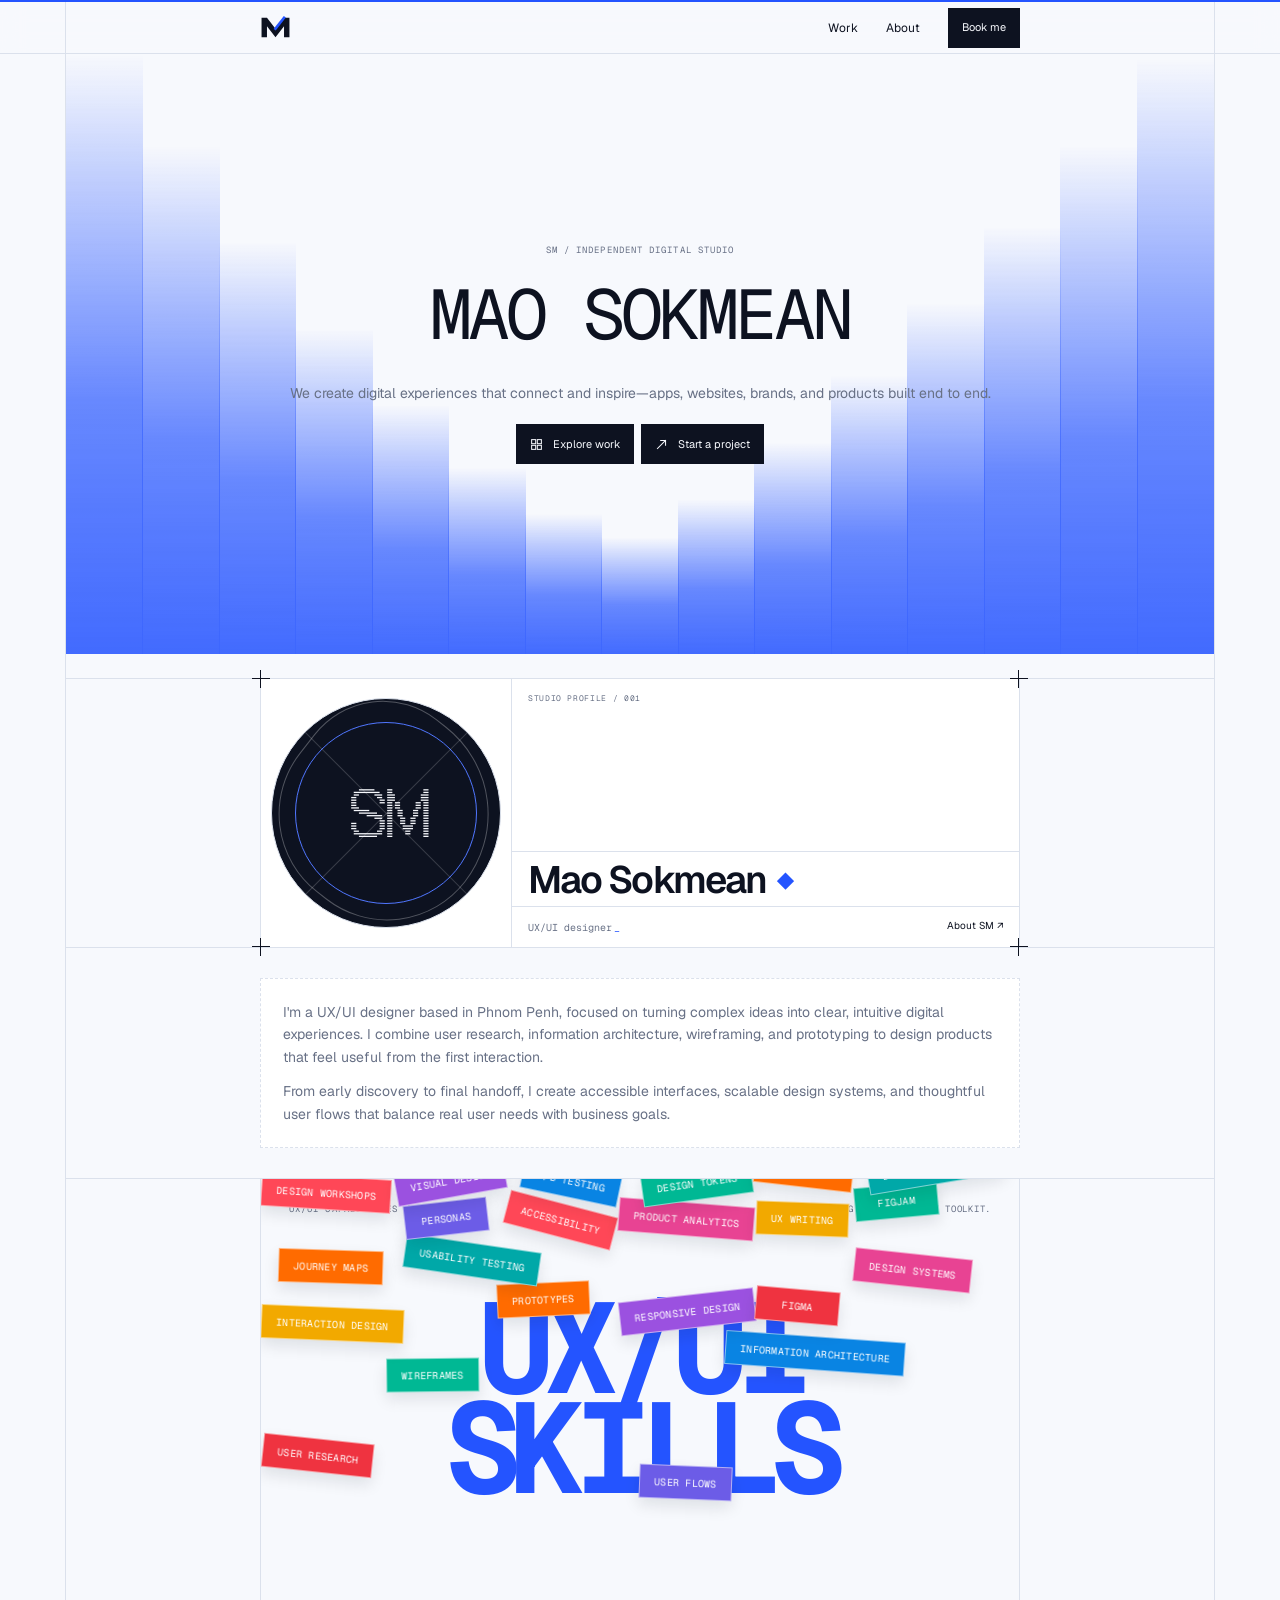
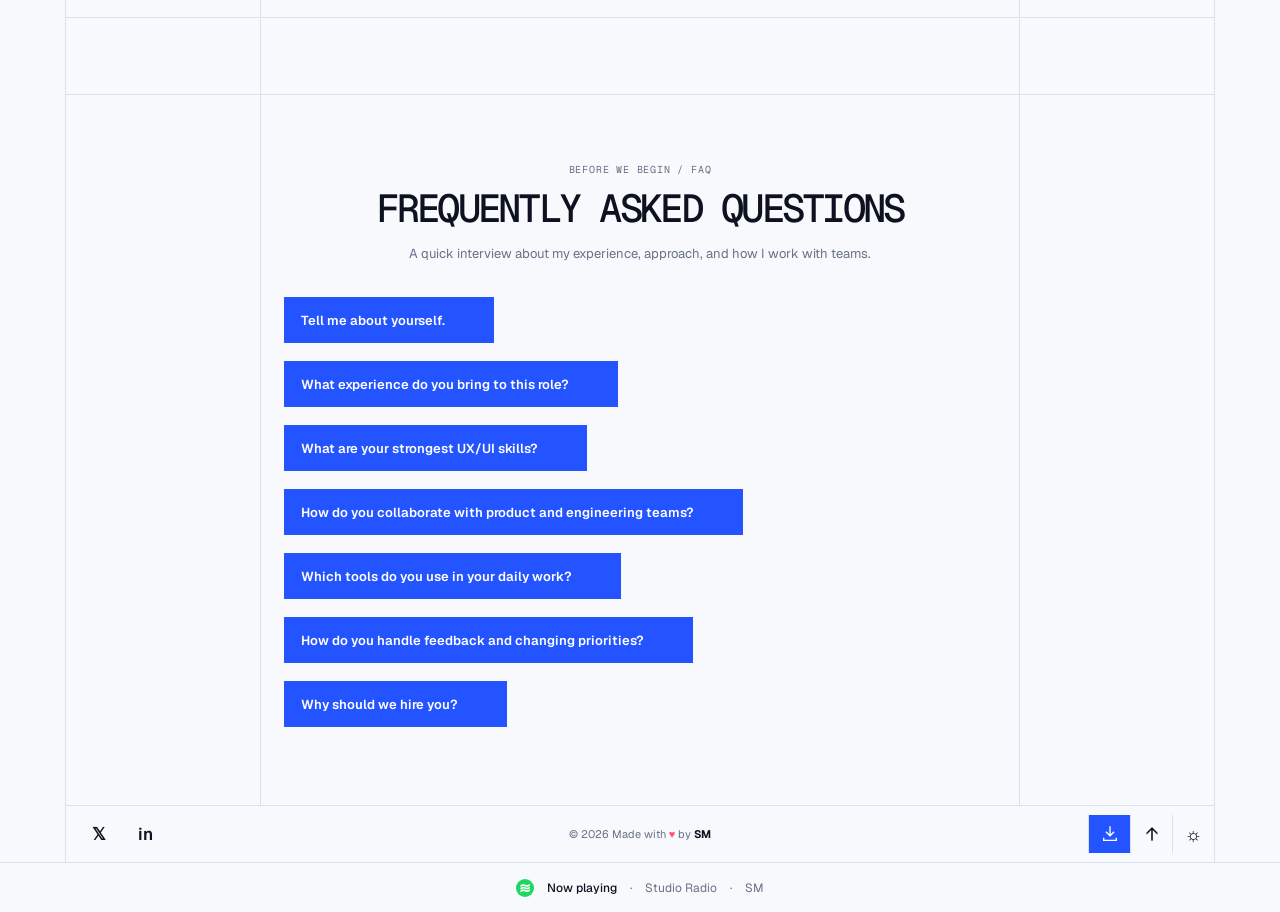
==== index.html @ 18f4dacb "Remove qr-contact's lingering reveal class Same pre-reveal translateY(28px) displacement bug as .pro" ====
<!doctype html>
<html lang="en">
  <head>
    <meta charset="UTF-8" />
    <meta name="viewport" content="width=device-width, initial-scale=1.0" />
    <meta name="description" content="SM — a small independent studio shaping clear digital experiences." />
    <title>SM — UX/UI Designer</title>
    <link rel="icon" href="assets/favicon.svg" type="image/svg+xml" />
    <link rel="stylesheet" href="design-system.css?v=20260924-08" />
    <link rel="stylesheet" href="styles.css?v=20260924-08" />
  </head>
  <body class="landing-page">
    <site-header></site-header>

    <main id="top" class="work-page page-grid">
      <section class="landing-hero" aria-labelledby="landing-title">
        <canvas class="gradient-bars" aria-hidden="true"></canvas>
        <div class="landing-copy">
          <p>SM / INDEPENDENT DIGITAL STUDIO</p>
          <h1 id="landing-title"><span class="typewriter" data-words="Mao Sokmean|UX/UI Designer|Design Without Limits" aria-live="polite">Mao Sokmean</span></h1>
          <span>We create digital experiences that connect and inspire—apps, websites, brands, and products built end to end.</span>
          <div class="landing-actions">
            <a class="site-button" href="work.html"><svg viewBox="0 0 16 16" aria-hidden="true"><rect x="2" y="2" width="5" height="5" /><rect x="9" y="2" width="5" height="5" /><rect x="2" y="9" width="5" height="5" /><rect x="9" y="9" width="5" height="5" /></svg><span>Explore work</span></a>
            <a class="site-button" href="mailto:hello@smpj.studio"><svg viewBox="0 0 16 16" aria-hidden="true"><path d="M3 13 13 3M7 3h6v6" /></svg><span>Start a project</span></a>
          </div>
        </div>
      </section>

      <section class="identity-plate reveal" aria-label="SM studio profile">
        <i class="plate-cross plate-tl" aria-hidden="true"></i>
        <i class="plate-cross plate-tr" aria-hidden="true"></i>
        <i class="plate-cross plate-bl" aria-hidden="true"></i>
        <i class="plate-cross plate-br" aria-hidden="true"></i>
        <div class="identity-portrait" aria-hidden="true">
          <span>SM</span>
          <b></b><b></b>
        </div>
        <div class="identity-meta">
          <div class="identity-origin"><span>STUDIO PROFILE / 001</span></div>
          <div class="identity-name"><h2><span class="profile-name-text">Mao Sokmean</span><span class="verified-mark" aria-label="Verified">◆</span></h2></div>
          <div class="identity-line"><span class="typewriter" id="role-typewriter" data-words="UX/UI designer|Design direction, identity, and code.|AI-assisted interfaces"><span class="typewriter-text"></span><span class="typewriter-cursor">_</span></span><a href="about.html">About SM ↗</a></div>
        </div>
      </section>

      <section class="identity-description reveal" aria-label="UX/UI designer description">
        <p>I'm a UX/UI designer based in Phnom Penh, focused on turning complex ideas into clear, intuitive digital experiences. I combine user research, information architecture, wireframing, and prototyping to design products that feel useful from the first interaction.</p>
        <p>From early discovery to final handoff, I create accessible interfaces, scalable design systems, and thoughtful user flows that balance real user needs with business goals.</p>
      </section>

      <section class="attraction-section reveal" aria-labelledby="attraction-title">
        <div class="attraction-inner">
          <div class="attraction-heading">
            <p>UX/UI CAPABILITIES / INTERACTIVE</p>
            <h2 id="attraction-title">UX/UI<br />skills</h2>
            <span>Drag and explore my toolkit.</span>
          </div>
          <div class="hero-attraction" aria-label="Interactive color physics playground"></div>
        </div>
      </section>

      <section class="faq-section reveal" aria-labelledby="faq-title">
        <div class="faq-inner">
          <header class="faq-heading">
            <p class="eyebrow">Before we begin / FAQ</p>
            <h2 id="faq-title">FREQUENTLY ASKED QUESTIONS</h2>
            <span>A quick interview about my experience, approach, and how I work with teams.</span>
          </header>
          <div class="faq-list">
            <div class="faq-item">
              <button class="faq-trigger" type="button" aria-expanded="false" aria-controls="faq-a1" id="faq-q1">Tell me about yourself.<i aria-hidden="true"></i></button>
              <div class="faq-panel" id="faq-a1" role="region" aria-labelledby="faq-q1"><div class="faq-panel-inner"><p>I’m a UX/UI designer based in Phnom Penh. I turn complex product ideas into clear, accessible digital experiences through research, user flows, interface design, prototyping, and design systems.</p></div></div>
            </div>
            <div class="faq-item">
              <button class="faq-trigger" type="button" aria-expanded="false" aria-controls="faq-a2" id="faq-q2">What experience do you bring to this role?<i aria-hidden="true"></i></button>
              <div class="faq-panel" id="faq-a2" role="region" aria-labelledby="faq-q2"><div class="faq-panel-inner"><p>I have experience shaping websites, mobile products, dashboards, and scalable component systems. I’m comfortable contributing from early discovery through polished UI and developer handoff.</p></div></div>
            </div>
            <div class="faq-item">
              <button class="faq-trigger" type="button" aria-expanded="false" aria-controls="faq-a3" id="faq-q3">What are your strongest UX/UI skills?<i aria-hidden="true"></i></button>
              <div class="faq-panel" id="faq-a3" role="region" aria-labelledby="faq-q3"><div class="faq-panel-inner"><p>My core strengths are simplifying complex flows, building consistent visual systems, creating high-fidelity prototypes, and balancing user needs with practical business and technical constraints.</p></div></div>
            </div>
            <div class="faq-item">
              <button class="faq-trigger" type="button" aria-expanded="false" aria-controls="faq-a4" id="faq-q4">How do you collaborate with product and engineering teams?<i aria-hidden="true"></i></button>
              <div class="faq-panel" id="faq-a4" role="region" aria-labelledby="faq-q4"><div class="faq-panel-inner"><p>I involve teammates early, explain the reasoning behind decisions, document important states, and keep handoff practical. I value direct feedback and treat design as a shared product responsibility.</p></div></div>
            </div>
            <div class="faq-item">
              <button class="faq-trigger" type="button" aria-expanded="false" aria-controls="faq-a5" id="faq-q5">Which tools do you use in your daily work?<i aria-hidden="true"></i></button>
              <div class="faq-panel" id="faq-a5" role="region" aria-labelledby="faq-q5"><div class="faq-panel-inner"><p>Figma is my main tool for interface design, components, prototypes, and handoff. I also use research, documentation, motion, and AI-assisted tools when they help the team learn or execute faster.</p></div></div>
            </div>
            <div class="faq-item">
              <button class="faq-trigger" type="button" aria-expanded="false" aria-controls="faq-a6" id="faq-q6">How do you handle feedback and changing priorities?<i aria-hidden="true"></i></button>
              <div class="faq-panel" id="faq-a6" role="region" aria-labelledby="faq-q6"><div class="faq-panel-inner"><p>I separate personal preference from product evidence, ask questions when feedback is unclear, and adapt quickly when priorities change. I keep decisions visible so the team stays aligned.</p></div></div>
            </div>
            <div class="faq-item">
              <button class="faq-trigger" type="button" aria-expanded="false" aria-controls="faq-a7" id="faq-q7">Why should we hire you?<i aria-hidden="true"></i></button>
              <div class="faq-panel" id="faq-a7" role="region" aria-labelledby="faq-q7"><div class="faq-panel-inner"><p>I combine thoughtful UX reasoning with strong visual execution and practical collaboration. I can take ownership, communicate clearly, and help a team move from an unclear problem to a product people understand.</p></div></div>
            </div>
          </div>
        </div>
      </section>

      <section class="portfolio-hero reveal" aria-labelledby="page-title">
        <p class="eyebrow">Selected systems / 2024—2026</p>
        <h1 id="page-title">PORTFOLIO</h1>
        <p class="lede">We create digital experiences that connect and inspire—identities, websites, and products made end to end.</p>
        <div class="portfolio-actions">
          <a class="site-button" href="#canvas">Explore the canvas <span>↓</span></a>
          <a class="site-button" href="mailto:hello@smpj.studio">Start a project <span>↗</span></a>
        </div>
      </section>

      <section class="canvas-section reveal" id="canvas" aria-label="Selected work canvas">
        <div class="project-canvas">
          <div class="canvas-topline"><span>SM / WORKING ARCHIVE</span><span>12 PROJECTS</span></div>
          <div class="board-row board-row-small">
            <article class="mini-card blue"><b>NORTH/01</b><i></i><span>Product system</span></article>
            <article class="mini-card pale"><b>FIELD NOTES</b><i></i><span>Editorial identity</span></article>
            <article class="mini-card black"><b>VOID</b><i></i><span>Digital campaign</span></article>
            <article class="mini-card orange"><b>KIT/24</b><i></i><span>Packaging system</span></article>
            <article class="mini-card white"><b>ATLAS</b><i></i><span>Platform design</span></article>
            <article class="mini-card green"><b>COMMON</b><i></i><span>Brand direction</span></article>
          </div>
          <div class="board-divider"><span>INTERFACES / IDENTITIES / SYSTEMS</span></div>
          <div class="board-row board-row-large">
            <article class="case-card case-type"><span>IDENTITY 02</span><strong>SM<br>TYPE<br>SYSTEM</strong><small>Variable identity / 2026</small></article>
            <article class="case-card case-ui"><span>PRODUCT 07</span><div class="ui-window"><i></i><i></i><i></i><b>Make complex work feel simple.</b></div><small>Interface system / 2025</small></article>
            <article class="case-card case-grid"><span>ARCHIVE 12</span><div class="tile-grid">● ◐ ◒ ◑<br>◧ ◨ ◩ ◪<br>◆ ◇ ◆ ◇</div><small>Visual research / ongoing</small></article>
          </div>
          <div class="board-row board-row-small lower-row">
            <article class="mini-card rose"><b>EDITION 4</b><i></i><span>Culture journal</span></article>
            <article class="mini-card yellow"><b>BRIGHT/IDEA</b><i></i><span>Launch campaign</span></article>
            <article class="mini-card blue"><b>INDEX</b><i></i><span>Design library</span></article>
            <article class="mini-card black"><b>MONO</b><i></i><span>Digital toolkit</span></article>
          </div>
        </div>
      </section>

    </main>

    <site-footer></site-footer>
    <listening-widget></listening-widget>
    <booking-modal></booking-modal>
    <script src="components.js?v=20260924-08"></script>
    <script src="script.js?v=20260924-08"></script>

  </body>
</html>
---- design-system.css ----
/*
  SM DESIGN SYSTEM
  1. Foundations: raw scales and semantic tokens
  2. Primitives: layout, type, surfaces, accessibility
  3. Components: buttons, fields, navigation controls
*/

@font-face { font-family: 'Geist'; src: url('assets/fonts/Geist-Variable.woff2') format('woff2'); font-weight: 100 900; font-display: swap; }
@font-face { font-family: 'Geist Mono'; src: url('assets/fonts/GeistMono-Variable.woff2') format('woff2'); font-weight: 100 900; font-display: swap; }
@font-face { font-family: 'Geist Pixel Square'; src: url('assets/fonts/GeistPixel-Square.woff2') format('woff2'); font-display: swap; }
@font-face { font-family: 'Geist Pixel Grid'; src: url('assets/fonts/GeistPixel-Grid.woff2') format('woff2'); font-display: swap; }
@font-face { font-family: 'Geist Pixel Circle'; src: url('assets/fonts/GeistPixel-Circle.woff2') format('woff2'); font-display: swap; }
@font-face { font-family: 'Geist Pixel Triangle'; src: url('assets/fonts/GeistPixel-Triangle.woff2') format('woff2'); font-display: swap; }
@font-face { font-family: 'Geist Pixel Line'; src: url('assets/fonts/GeistPixel-Line.woff2') format('woff2'); font-display: swap; }

:root {
  color-scheme: light;

  /* Raw color scale — edit here to rebrand the whole product. */
  --sm-blue-50: #edf2ff;
  --sm-blue-100: #dbe5ff;
  --sm-blue-500: #3f68ff;
  --sm-blue-600: #2454ff;
  --sm-blue-700: #163dd6;
  --sm-slate-0: #ffffff;
  --sm-slate-25: #f7f9fd;
  --sm-slate-50: #edf1f8;
  --sm-slate-200: #dbe1ec;
  --sm-slate-500: #687186;
  --sm-slate-900: #0d1220;
  --sm-night-950: #080b14;

  /* Typography. */
  --font-sans: 'Geist', sans-serif;
  --font-mono: 'Geist Mono', monospace;
  --font-pixel-square: 'Geist Pixel Square', sans-serif;
  --font-pixel-grid: 'Geist Pixel Grid', sans-serif;
  --font-pixel-circle: 'Geist Pixel Circle', sans-serif;
  --font-pixel-triangle: 'Geist Pixel Triangle', sans-serif;
  --font-pixel-line: 'Geist Pixel Line', sans-serif;
  --text-2xs: 8px;
  --text-xs: 10px;
  --text-sm: 12px;
  --text-md: 14px;
  --text-lg: 18px;
  --leading-tight: 1.1;
  --leading-body: 1.55;

  /* Spacing: 4px base grid. */
  --space-0: 0;
  --space-1: 4px;
  --space-2: 8px;
  --space-3: 12px;
  --space-4: 16px;
  --space-5: 20px;
  --space-6: 24px;
  --space-8: 32px;
  --space-10: 40px;
  --space-12: 48px;
  --space-15: 60px;
  --space-19: 76px;

  /* Sizing and layout. */
  --size-header: 54px;
  --size-content: 760px;
  --size-shell: 1150px;
  --radius-none: 0;
  --radius-sm: 4px;
  --radius-md: 8px;
  --radius-round: 999px;

  /* Motion and elevation. */
  --ease-standard: cubic-bezier(.22, 1, .36, 1);
  --duration-fast: 180ms;
  --duration-base: 250ms;
  --shadow-float: 0 20px 48px rgba(19,20,24,.16), 0 5px 14px rgba(19,20,24,.08);
  --shadow-panel: 0 20px 45px rgba(13,18,32,.14);

  /* Semantic tokens consumed by every page. */
  --ink: var(--sm-slate-900);
  --paper: var(--sm-slate-25);
  --panel: var(--sm-slate-0);
  --muted: var(--sm-slate-500);
  --line: var(--sm-slate-200);
  --soft: var(--sm-slate-50);
  --accent: var(--sm-blue-600);
  --accent-ink: var(--sm-slate-0);
  --card: #111827;
  --card-ink: var(--sm-slate-0);
  --grid: rgba(36,84,255,.035);
  --section-space: var(--space-19);
  --section-pad: var(--space-15);
}

body.dark {
  color-scheme: dark;
  --ink: #f3f6ff;
  --paper: var(--sm-night-950);
  --panel: #0f1523;
  --muted: #98a3ba;
  --line: #263149;
  --soft: #111a2c;
  --accent: #718cff;
  --accent-ink: #071022;
  --card: #141c2e;
  --card-ink: #f3f6ff;
  --grid: rgba(113,140,255,.055);
  --shadow-panel: 0 22px 52px rgba(0,0,0,.45);
}

/* Base and accessibility. */
*, *::before, *::after { box-sizing: border-box; }
html { scroll-behavior: smooth; }
body { margin: 0; color: var(--ink); background: var(--paper); font-family: var(--font-sans); -webkit-font-smoothing: antialiased; transition: color .35s ease, background-color .35s ease; }
a { color: inherit; text-decoration: none; }
:where(a, button, input, textarea, select):focus-visible { outline: 2px solid var(--accent); outline-offset: 3px; }
[hidden] { display: none !important; }

/* Layout primitives. */
.ds-container { width: min(var(--size-shell), calc(100% - 40px)); margin-inline: auto; }
.ds-content { width: min(var(--size-content), calc(100% - 48px)); margin-inline: auto; }
.ds-stack { display: flex; flex-direction: column; gap: var(--stack-gap, var(--space-4)); }
.ds-cluster { display: flex; flex-wrap: wrap; align-items: center; gap: var(--cluster-gap, var(--space-2)); }
.ds-grid { display: grid; gap: var(--grid-gap, var(--space-3)); }
.ds-surface { color: var(--ink); background: var(--panel); border: 1px solid var(--line); }
.ds-rule-block { border-block: 1px solid var(--line); }
.ds-rule-inline { border-inline: 1px solid var(--line); }

/* Type primitives. */
.eyebrow, .ds-eyebrow { margin: 0 0 25px; color: var(--muted); font: var(--text-xs) var(--font-mono); letter-spacing: .08em; text-transform: uppercase; }
.ds-body { color: var(--muted); font: var(--text-md)/var(--leading-body) var(--font-sans); }
.ds-label { color: var(--muted); font: var(--text-2xs) var(--font-mono); letter-spacing: .08em; text-transform: uppercase; }

/* Button component. Default remains compatible with .site-button. */
.site-button, .ds-button {
  min-height: 40px;
  padding: 0 14px;
  display: inline-flex;
  align-items: center;
  justify-content: center;
  gap: 10px;
  border: 0;
  border-radius: var(--radius-none);
  color: var(--paper);
  background: var(--ink);
  font: 400 11px/1 var(--font-sans);
  letter-spacing: 0;
  text-align: center;
  white-space: nowrap;
  cursor: pointer;
  transition: transform var(--duration-fast) ease, color var(--duration-fast) ease, background var(--duration-fast) ease, border-color var(--duration-fast) ease;
}
.site-button span, .ds-button span { font: inherit; letter-spacing: inherit; }
.site-button svg, .ds-button svg { width: 14px; height: 14px; flex: 0 0 auto; }
.site-button:hover, .ds-button:hover { color: var(--accent-ink); background: var(--accent); transform: translateY(-1px); }
.site-button:disabled, .ds-button:disabled { opacity: .45; pointer-events: none; }
.ds-button--secondary { color: var(--ink); background: var(--panel); border-color: var(--line); }
.ds-button--ghost { color: var(--ink); background: transparent; }
.ds-button--accent { color: var(--accent-ink); background: var(--accent); }
.ds-button--sm { min-height: 24px; padding: 6px 10px; font-size: var(--text-xs); }
.ds-button--lg { min-height: 40px; padding: 12px 18px; font-size: var(--text-md); }
.ds-button--icon { width: 38px; min-width: 38px; padding: 0; }

/* Form component. */
.ds-field { display: flex; flex-direction: column; gap: 6px; color: var(--muted); font: var(--text-sm) var(--font-sans); }
.ds-input { width: 100%; min-height: 40px; padding: 10px 12px; border: 1px solid var(--line); border-radius: var(--radius-none); color: var(--ink); background: var(--paper); font: inherit; }
.ds-input:hover { border-color: color-mix(in srgb, var(--accent) 45%, var(--line)); }
.ds-input:focus { border-color: var(--accent); outline: 0; }

@media (max-width: 640px) {
  :root { --section-space: 58px; --section-pad: 48px; }
  .ds-container { width: 100%; }
  .ds-content { width: calc(100% - 36px); }
}

@media (prefers-reduced-motion: reduce) {
  html { scroll-behavior: auto; }
  *, *::before, *::after { animation-duration: .01ms !important; animation-iteration-count: 1 !important; transition-duration: .01ms !important; }
}

/* Scroll-triggered reveal: section fades/slides up as it enters the
   viewport (see IntersectionObserver wiring in script.js). */
.reveal { opacity: 0; transform: translateY(28px); transition: opacity .7s cubic-bezier(.2, .6, .2, 1), transform .7s cubic-bezier(.2, .6, .2, 1); }
.reveal.is-visible { opacity: 1; transform: none; }

@media (prefers-reduced-motion: reduce) {
  .reveal { opacity: 1; transform: none; transition: none; }
}

/* Smooth cross-fade between pages (native View Transitions API). Browsers
   without support just navigate normally — no fallback needed. */
@view-transition { navigation: auto; }

::view-transition-old(root) { animation: sm-page-out .32s cubic-bezier(.4, 0, .2, 1) both; }
::view-transition-new(root) { animation: sm-page-in .38s cubic-bezier(.2, 0, .2, 1) both; }

@keyframes sm-page-out { to { opacity: 0; transform: translateY(-8px); } }
@keyframes sm-page-in { from { opacity: 0; transform: translateY(8px); } }

@media (prefers-reduced-motion: reduce) {
  @view-transition { navigation: none; }
}
---- styles.css ----
.site-header {
  position: sticky;
  z-index: 10;
  top: 0;
  width: 100%;
  height: 54px;
  margin-inline: auto;
  padding: 0 max(24px, calc((100vw - var(--size-content)) / 2));
  display: flex;
  align-items: center;
  justify-content: space-between;
  border-top: 2px solid var(--accent);
  border-bottom: 1px solid var(--line);
  background: color-mix(in srgb, var(--paper) 88%, transparent);
  backdrop-filter: blur(12px);
  transition: top .35s cubic-bezier(.22,1,.36,1), width .35s cubic-bezier(.22,1,.36,1), height .35s cubic-bezier(.22,1,.36,1), padding .35s cubic-bezier(.22,1,.36,1), border-color .35s ease, box-shadow .35s ease, background .35s ease;
}
.site-header::before, .site-header::after { content: ""; position: absolute; top: 0; bottom: 0; width: 1px; background: var(--line); pointer-events: none; transition: opacity .2s ease; }
.site-header::before { left: max(20px, calc((100% - var(--size-shell)) / 2)); }
.site-header::after { right: max(20px, calc((100% - var(--size-shell)) / 2)); }
.site-header.is-floating {
  top: 14px;
  width: min(var(--size-content), calc(100% - 32px));
  height: 50px;
  padding-inline: 14px 10px;
  border: 1px solid color-mix(in srgb, var(--line) 52%, rgba(255,255,255,.5));
  border-top-color: color-mix(in srgb, var(--accent) 32%, rgba(255,255,255,.72));
  background: linear-gradient(112deg, color-mix(in srgb, var(--paper) 79%, transparent), color-mix(in srgb, var(--paper) 55%, transparent));
  -webkit-backdrop-filter: blur(28px) saturate(155%) contrast(108%);
  backdrop-filter: blur(28px) saturate(155%) contrast(108%);
  box-shadow: 0 20px 48px rgba(19,20,24,.16), 0 5px 14px rgba(19,20,24,.08), inset 0 1px 0 rgba(255,255,255,.72), inset 0 -1px 0 rgba(255,255,255,.18);
}
.site-header.is-floating::before, .site-header.is-floating::after { opacity: 0; }
body.dark .site-header.is-floating { border-color: rgba(113,140,255,.18); border-top-color: rgba(166,181,255,.38); background: linear-gradient(112deg, rgba(18,26,44,.82), rgba(9,14,26,.62)); box-shadow: 0 22px 54px rgba(0,0,0,.52), 0 6px 16px rgba(0,0,0,.28), inset 0 1px 0 rgba(255,255,255,.1), inset 0 -1px 0 rgba(113,140,255,.09); }

.mark { position: relative; display: inline-flex; align-items: center; }
.brand-monogram { width: 31px; height: 23px; overflow: visible; }
.monogram-body { fill: var(--ink); }
.monogram-signal { fill: none; stroke: var(--accent); stroke-width: 3.4; stroke-linecap: square; transition: transform .25s ease; transform-origin: center; }
.mark:hover .monogram-signal { transform: translate(2px, -1px); }

nav { display: flex; align-items: center; gap: 28px; font-size: 12px; }
nav > a:not(.call-button) { position: relative; }
nav > a:not(.call-button)::after { content: ''; position: absolute; left: 0; right: 100%; bottom: -5px; height: 1px; background: var(--ink); transition: right .2s ease; }
nav > a:hover::after { right: 0; }
nav > a[aria-current="page"]::after { right: 0; }
main { width: min(var(--size-shell), calc(100% - 40px)); min-height: calc(100vh - 108px); margin: 0 auto; border-inline: 1px solid var(--line); }
.page-grid { width: min(var(--size-shell), calc(100% - 40px)); margin-inline: auto; border-inline: 1px solid var(--line); }
.landing-page .portfolio-hero, .landing-page .canvas-section { display: none; }
.work-page-view .landing-hero, .work-page-view .identity-plate { display: none; }
.landing-page main { display: flow-root; }
.landing-page::before,
.landing-page::after {
  content: none;
  display: none;
}
.landing-hero { position: relative; min-height: 600px; display: grid; place-items: center; overflow: hidden; color: var(--ink); background: var(--paper); text-align: center; isolation: isolate; }
.gradient-bars { position: absolute; z-index: 0; inset: 0; width: 100%; height: 100%; opacity: .82; }
.landing-copy { position: relative; z-index: 1; padding: 48px 24px; }
.landing-copy > p { margin: 0 0 24px; color: var(--muted); font: 9px var(--font-mono); letter-spacing: .12em; }
.landing-copy h1 { margin: 0; color: var(--ink); font-family: var(--font-pixel-square); font-size: clamp(42px, 6vw, 70px); font-weight: 400; line-height: 1; letter-spacing: -.055em; }
.landing-copy .typewriter { display: inline-block; min-height: 1em; text-transform: uppercase; }
.landing-copy > span { display: block; max-width: 720px; margin: 22px auto 0; color: var(--muted); font-size: 14px; line-height: 1.55; }
.hero-attraction { position: absolute; z-index: 2; inset: 0; width: 100%; height: 100%; overflow: hidden; touch-action: none; cursor: grab; }
.hero-attraction:active { cursor: grabbing; }
.attraction-color { position: absolute; left: 0; top: 0; min-width: 84px; height: 34px; padding: 0 14px; display: grid; place-items: center; border: 1px solid rgba(255,255,255,.5); color: #fff; font: 10px var(--font-mono); letter-spacing: .025em; text-transform: uppercase; white-space: nowrap; box-shadow: 0 7px 15px rgba(14,18,34,.1); user-select: none; will-change: transform; }
.attraction-color.is-dragging { z-index: 3; box-shadow: none; }
.landing-actions { display: flex; justify-content: center; gap: 7px; margin-top: 20px; }
.landing-actions svg { width: 13px; height: 13px; fill: none; stroke: currentColor; stroke-width: 1.25; stroke-linecap: square; stroke-linejoin: miter; }
.identity-plate { position: relative; width: min(var(--size-content), calc(100% - 48px)); min-height: 270px; margin: 24px auto 70px; display: grid; grid-template-columns: 250px 1fr; border-block: 1px solid var(--line); border-inline: 1px solid var(--line); background: var(--panel); }
.identity-plate::before, .identity-plate::after { content: ''; position: absolute; z-index: 0; left: 50%; width: min(var(--size-shell), calc(100vw - 40px)); height: 1px; background: var(--line); transform: translateX(-50%); pointer-events: none; }
.identity-plate::before { top: -1px; }
.identity-plate::after { bottom: -1px; }
.landing-page .identity-plate { margin-bottom: 76px; }
.plate-cross { position: absolute; z-index: 2; width: 18px; height: 18px; }
.plate-cross::before, .plate-cross::after { content: ''; position: absolute; background: var(--ink); }
.plate-cross::before { left: 8px; width: 1px; height: 18px; }.plate-cross::after { top: 8px; width: 18px; height: 1px; }
.plate-tl { top: -9px; left: -9px; }.plate-tr { top: -9px; right: -9px; }.plate-bl { bottom: -9px; left: -9px; }.plate-br { right: -9px; bottom: -9px; }
.identity-portrait { position: relative; width: 230px; min-height: 230px; margin: auto; overflow: hidden; display: grid; place-items: center; border: 1px solid var(--line); border-radius: 50%; background: var(--ink); }
.identity-portrait::before { content: ''; position: absolute; inset: 10%; border: 1px solid color-mix(in srgb, var(--accent) 80%, white); border-radius: 50%; }
.identity-portrait::after { content: ''; position: absolute; width: 210px; height: 210px; border: 1px solid rgba(255,255,255,.28); border-radius: 44% 56% 50% 50%; transform: rotate(38deg); }
.identity-portrait span { z-index: 1; color: var(--paper); font: 400 68px var(--font-pixel-line); letter-spacing: -.12em; }
.identity-portrait b { position: absolute; width: 160%; height: 1px; background: rgba(255,255,255,.18); transform: rotate(45deg); }.identity-portrait b:last-child { transform: rotate(-45deg); }
.identity-meta { display: grid; grid-template-rows: 1fr 56px 40px; border-left: 1px solid var(--line); }
.identity-origin { padding: 14px 16px; display: flex; justify-content: space-between; color: var(--muted); font: 8px var(--font-mono); letter-spacing: .08em; }
.identity-origin strong { font-size: 20px; }
.identity-name { min-height: 56px; padding: 12px 16px; display: flex; align-items: center; border-top: 1px solid var(--line); border-bottom: 1px solid var(--line); }
.identity-name h2 { width: 100%; min-height: 46px; margin: 0; display: flex; align-items: center; gap: 8px; font: 600 clamp(26px, 4vw, 38px) var(--font-sans); letter-spacing: -.05em; }
.profile-name-text { display: inline-block; width: 6.35em; flex: 0 0 6.35em; color: var(--ink); white-space: nowrap; }
.identity-name h2 .verified-mark { color: var(--accent); font-size: .55em; }
.identity-line { padding: 12px 16px; display: flex; justify-content: space-between; gap: 20px; color: var(--muted); font-size: 10px; }
.identity-line a { color: var(--ink); }
.typewriter { display: inline-flex; align-items: center; font-family: var(--font-mono); white-space: nowrap; overflow: hidden; }
.typewriter-cursor { margin-left: 2px; color: var(--accent); animation: typewriter-blink 1s step-end infinite; }
@keyframes typewriter-blink { 0%, 100% { opacity: 1; } 50% { opacity: 0; } }
.portfolio-hero { position: relative; min-height: 294px; padding: 74px 24px 58px; text-align: center; border-bottom: 1px solid var(--line); }
.portfolio-hero .eyebrow { margin-bottom: 20px; }
.portfolio-hero h1 { margin: 0; font-size: clamp(48px, 6.5vw, 78px); line-height: .9; letter-spacing: -.09em; }
.portfolio-hero .lede { max-width: 720px; margin-top: 24px; }
.portfolio-actions { display: flex; justify-content: center; gap: 8px; margin-top: 20px; }
.portfolio-actions .site-button { width: auto; }

.canvas-section { --canvas-rail: max(24px, min(195px, calc((100vw - var(--size-content)) / 2 - 20px))); position: relative; padding: 40px calc(var(--canvas-rail) + 24px); background: color-mix(in srgb, var(--soft) 62%, var(--paper)); }
.canvas-section::before, .canvas-section::after { content: ""; position: absolute; top: 0; bottom: 0; width: var(--canvas-rail); background-image: linear-gradient(color-mix(in srgb, var(--paper) 14%, transparent), color-mix(in srgb, var(--paper) 14%, transparent)), url('assets/debut-light.png'); background-repeat: repeat; background-size: auto, 200px 200px; opacity: .68; pointer-events: none; }
.canvas-section::before { left: 0; border-right: 1px solid var(--line); }
.canvas-section::after { right: 0; border-left: 1px solid var(--line); }
body.dark .canvas-section::before, body.dark .canvas-section::after { filter: invert(1) brightness(.52) contrast(1.2); opacity: .32; }
.project-canvas { width: 100%; padding: 18px; color: #121212; background: #fff; border: 1px solid #cbcbc5; box-shadow: 0 22px 55px rgba(17,17,17,.1); font-family: var(--font-mono); }
.canvas-topline { display: flex; justify-content: space-between; margin-bottom: 14px; padding-bottom: 10px; border-bottom: 1px solid #babbb5; font-size: 8px; letter-spacing: .08em; }
.board-row { display: grid; gap: 12px; }
.board-row-small { grid-template-columns: repeat(6, minmax(0, 1fr)); }
.mini-card { min-height: 125px; min-width: 0; padding: 10px; display: flex; flex-direction: column; border: 1px solid rgba(0,0,0,.14); background: white; transition: transform .25s cubic-bezier(.22,1,.36,1), box-shadow .25s ease; }
.mini-card:hover { transform: translateY(-4px); box-shadow: 0 14px 26px rgba(17,17,17,.14); }
.mini-card b { font-size: 10px; letter-spacing: -.04em; overflow-wrap: break-word; }
.mini-card i { flex: 1; margin: 12px 0; background: repeating-linear-gradient(135deg, currentColor 0 1px, transparent 1px 7px); opacity: .38; }
.mini-card span { font-size: 7px; }
.mini-card.blue { color: white; background: #1648ff; }.mini-card.pale { background: #dfe9f4; }.mini-card.black { color: white; background: #161616; }
.mini-card.orange { background: #ff7b37; }.mini-card.green { background: #a8dfb1; }.mini-card.rose { background: #f3b0bd; }
.mini-card.yellow { background: #f4df5d; }.mini-card.white { background: #fff; }
.board-divider { height: 54px; margin: 14px -18px; padding: 0 18px; display: flex; align-items: center; color: white; background: #282828; font-size: 8px; letter-spacing: .08em; }
.board-row-large { grid-template-columns: minmax(0, .9fr) minmax(0, 1.35fr) minmax(0, .9fr); }
.case-card { position: relative; min-height: 250px; padding: 16px; overflow: hidden; background: white; border: 1px solid #d1d1cc; transition: transform .25s cubic-bezier(.22,1,.36,1), box-shadow .25s ease; }
.case-card:hover { transform: translateY(-4px); box-shadow: 0 18px 32px rgba(17,17,17,.14); }
.case-card > span, .case-card > small { position: absolute; font-size: 7px; letter-spacing: .06em; }
.case-card > span { top: 15px; left: 16px; }.case-card > small { left: 16px; bottom: 14px; }
.case-type strong { position: absolute; left: 16px; bottom: 40px; font-size: 38px; line-height: .75; letter-spacing: -.12em; }
.case-ui { background: #f9f9f6; }
.ui-window { position: absolute; inset: 50px 22px 40px; padding: 12px; color: white; background: #141414; }
.ui-window i { display: inline-block; width: 5px; height: 5px; margin-right: 3px; border-radius: 50%; background: #fff; opacity: .5; }
.ui-window b { position: absolute; left: 14px; bottom: 16px; max-width: 180px; font: 22px/1 var(--font-mono); letter-spacing: -.07em; }
.case-grid { background: #1648ff; color: white; }
.tile-grid { position: absolute; inset: 64px 18px; font-size: 30px; line-height: 1.35; letter-spacing: .05em; }
.lower-row { grid-template-columns: repeat(4, 1fr); margin-top: 14px; }

body.dark .canvas-section { background: var(--soft); }
body.dark .project-canvas { box-shadow: 0 24px 64px rgba(0,0,0,.38); }

.figma-showcase { padding: 72px 48px 82px; border-top: 0; background: var(--paper); }
.figma-intro { width: min(var(--size-content), 100%); margin: 0 auto 32px; display: grid; grid-template-columns: 1.1fr .9fr; column-gap: 56px; align-items: end; }
.figma-intro .eyebrow { grid-column: 1 / -1; margin-bottom: 18px; }
.figma-intro h2 { margin: 0; color: var(--ink); font: 500 clamp(38px, 5vw, 62px)/.84 var(--font-mono); letter-spacing: -.085em; }
.figma-summary p { margin: 0; color: var(--muted); font-size: 13px; line-height: 1.55; }
.figma-link { width: max-content; margin: 18px auto 0; }
.figma-icon { width: 11px; height: 17px; flex: 0 0 auto; }
.figma-window { width: min(var(--size-content), 100%); height: clamp(380px, 46vw, 500px); margin: 0 auto; overflow: hidden; border: 0; background: #1e1e1e; box-shadow: 0 24px 60px rgba(15,18,30,.16); }
.figma-window iframe { display: block; width: 100%; height: calc(100% + 52px); border: 0; }
.figma-fallback { margin: 0; padding: 24px; color: #fff; font: 13px/1.5 var(--font-sans); }
.figma-fallback a { color: #8ca6ff; }
.figma-toolbar { grid-column: 1 / -1; display: grid; grid-template-columns: 150px 1fr auto auto; align-items: center; gap: 18px; padding: 0 12px; border-bottom: 1px solid #333; background: #2c2c2c; }
.figma-toolbar strong { font-weight: 500; }.figma-toolbar i { padding: 7px 12px; border-radius: 5px; color: #fff; background: #0d99ff; font-style: normal; }.figma-mark { font-weight: 800; font-size: 15px; }
.figma-layers, .figma-properties { padding: 14px 12px; display: flex; flex-direction: column; gap: 12px; background: #252525; }
.figma-layers { border-right: 1px solid #333; }.figma-layers span { padding: 5px 7px; color: #a9a9a9; }.figma-layers .is-active { color: #fff; background: #3b3b3b; }
.figma-properties { border-left: 1px solid #333; }.figma-properties span { margin-top: 5px; padding-top: 11px; border-top: 1px solid #383838; color: #fff; }.figma-properties div { display: grid; grid-template-columns: 1fr 1fr; gap: 5px; }.figma-properties i, .figma-properties em { padding: 6px; color: #aaa; background: #303030; font-style: normal; }
.figma-canvas { position: relative; min-width: 0; overflow: hidden; background-color: #393939; background-image: radial-gradient(#555 1px, transparent 1px); background-size: 18px 18px; }
.figma-frame { position: absolute; overflow: hidden; color: #151515; background: #fff; box-shadow: 0 3px 12px rgba(0,0,0,.25); }
.figma-frame small { position: absolute; top: -16px; left: 0; color: #cfcfcf; white-space: nowrap; }.frame-mobile { left: 7%; top: 16%; width: 132px; height: 285px; padding: 22px 15px; }.frame-mobile > i { display: block; width: 25px; height: 4px; margin-bottom: 45px; background: #1648ff; }.frame-mobile strong { font-size: 20px; line-height: .95; }.frame-mobile span { display: block; width: 100%; height: 5px; margin-top: 16px; background: #ededed; }.frame-mobile span + span { width: 72%; margin-top: 6px; }.frame-mobile button { position: absolute; left: 15px; right: 15px; bottom: 18px; padding: 8px; border: 0; color: #fff; background: #1648ff; font-size: 8px; }
.frame-dashboard { left: 34%; top: 11%; width: 320px; height: 215px; padding: 30px 22px 18px 70px; }.dash-nav { position: absolute; inset: 0 auto 0 0; width: 52px; background: #121827; }.dash-title { margin-bottom: 18px; font-size: 16px; font-weight: 650; }.dash-chart { height: 70px; background: linear-gradient(180deg, rgba(22,72,255,.3), transparent), repeating-linear-gradient(90deg, transparent 0 34px, #eee 34px 35px); border-bottom: 2px solid #1648ff; }.dash-cards { display: grid; grid-template-columns: repeat(3, 1fr); gap: 7px; margin-top: 12px; }.dash-cards i { height: 40px; background: #f1f2f6; }
.frame-library { right: 6%; bottom: 9%; width: 205px; height: 225px; padding: 24px 18px; }.frame-library b { display: block; margin: 8px 0; font-size: 7px; letter-spacing: .1em; }.component { display: block; margin-bottom: 7px; padding: 8px 10px; }.component.primary { color: #fff; background: #1648ff; }.component.neutral, .component.field { border: 1px solid #ddd; }.swatches { display: flex; gap: 7px; margin-top: 17px; }.swatches i { width: 23px; height: 23px; background: #1648ff; }.swatches i:nth-child(2) { background: #ff7657; }.swatches i:nth-child(3) { background: #151515; }.swatches i:nth-child(4) { background: #e8e8e8; }
body.dark .figma-showcase { background: var(--paper); }
.intro { position: relative; padding: var(--section-space) 24px 0; text-align: center; }
.intro::before, .intro::after,
.portfolio-hero::before, .portfolio-hero::after,
.profile::before, .profile::after { content: ""; position: absolute; top: 0; bottom: 0; z-index: 0; width: 1px; background: var(--line); pointer-events: none; }
.intro::before, .portfolio-hero::before, .profile::before { left: max(24px, calc((100% - var(--size-content)) / 2)); }
.intro::after, .portfolio-hero::after, .profile::after { right: max(24px, calc((100% - var(--size-content)) / 2)); }
h1 { margin: 0; font-family: var(--font-mono); }
.hero-display { display: flex; align-items: baseline; justify-content: center; gap: .15em; padding-block: .12em .2em; overflow: visible; font-size: clamp(58px, 9vw, 108px); font-weight: 500; line-height: 1; letter-spacing: -.095em; }
.stripe-word {
  display: inline-block;
  color: transparent;
  background: repeating-linear-gradient(to bottom, var(--ink) 0 2px, transparent 2px 5px);
  -webkit-background-clip: text;
  background-clip: text;
}
.blink-word {
  display: inline-block;
  color: var(--ink);
  animation: hub-blink 1.25s steps(1, end) infinite;
}
body.dark .blink-word { color: var(--accent); text-shadow: 0 0 32px color-mix(in srgb, var(--accent) 35%, transparent); }
.pixel-heading { display: flex; align-items: baseline; justify-content: center; gap: .15em; min-height: 1.3em; padding-block: .12em .2em; overflow: visible; font-family: var(--font-pixel-line); font-size: clamp(58px, 9vw, 108px); font-weight: 400; line-height: 1; letter-spacing: -.07em; }
.pixel-group { display: inline-flex; }
.pixel-char { display: inline-block; min-width: .56em; color: var(--ink); transition: color .12s linear, text-shadow .12s linear; }
.pixel-char.is-solid { color: var(--ink); font-family: var(--font-pixel-square); }
body.dark .pixel-char.is-solid { color: var(--accent); text-shadow: 0 0 24px color-mix(in srgb, var(--accent) 30%, transparent); }
.lede { max-width: 580px; margin: 22px auto 0; color: var(--muted); font-size: 14px; line-height: 1.55; }

.profile { position: relative; padding-top: var(--section-space); text-align: center; }
.role, .statement { margin: 0; font-size: 15px; line-height: 1.55; }
.role { font-size: 13px; }
.statement { margin-bottom: 42px; }

.specimen-wrap { position: relative; width: 276px; height: 364px; margin: 0 auto; padding: 17px; border: 1px solid var(--line); }
.cross { position: absolute; width: 17px; height: 17px; z-index: 2; }
.cross::before, .cross::after { content: ''; position: absolute; background: var(--ink); }
.cross::before { left: 8px; top: 0; width: 1px; height: 17px; }
.cross::after { left: 0; top: 8px; width: 17px; height: 1px; }
.cross-tl { left: -9px; top: -9px; }.cross-tr { right: -9px; top: -9px; }
.cross-bl { left: -9px; bottom: -9px; }.cross-br { right: -9px; bottom: -9px; }
.specimen { position: relative; width: 100%; height: 100%; overflow: hidden; color: var(--card-ink); background: var(--card); text-align: left; isolation: isolate; transition: color .35s ease, background .35s ease; }
.specimen::before { content: ''; position: absolute; inset: 0; z-index: -2; opacity: .27; background-image: linear-gradient(rgba(255,255,255,.28) 1px, transparent 1px), linear-gradient(90deg, rgba(255,255,255,.28) 1px, transparent 1px); background-size: 24px 24px; }
.specimen::after { content: ''; position: absolute; inset: 45px -70px 70px; z-index: -1; background: repeating-radial-gradient(ellipse at center, transparent 0 9px, rgba(255,255,255,.8) 10px 11px); transform: rotate(-16deg) scale(1.15); }
.specimen-index, .specimen-caption { position: absolute; left: 17px; font-family: var(--font-mono); font-size: 8px; letter-spacing: .08em; }
.specimen-index { top: 17px; }
.specimen strong { position: absolute; left: 15px; bottom: 36px; font-family: var(--font-mono); font-size: 48px; letter-spacing: -.1em; }
.specimen-caption { bottom: 17px; }
.orbit { position: absolute; border: 1px solid rgba(255,255,255,.78); border-radius: 50%; mix-blend-mode: difference; }
.orbit-one { width: 210px; height: 210px; top: 51px; left: 22px; animation: drift 10s ease-in-out infinite alternate; }
.orbit-two { width: 116px; height: 280px; top: 22px; left: 70px; transform: rotate(28deg); animation: counterdrift 12s ease-in-out infinite alternate; }
body.dark .specimen::before { opacity: .15; background-image: linear-gradient(rgba(16,20,28,.3) 1px, transparent 1px), linear-gradient(90deg, rgba(16,20,28,.3) 1px, transparent 1px); }
body.dark .specimen::after { background: repeating-radial-gradient(ellipse at center, transparent 0 9px, rgba(17,20,27,.72) 10px 11px); }
body.dark .orbit { border-color: rgba(17,20,27,.72); mix-blend-mode: multiply; }

.links { position: relative; display: grid; grid-template-columns: repeat(2, 1fr); width: min(var(--size-content), calc(100% - 48px)); margin: var(--section-space) auto; border-top: 1px solid var(--line); border-left: 1px solid var(--line); }
/* Bridge the margin gap below .links down to the next section's border. */
.links::before, .links::after { content: ""; position: absolute; top: 100%; height: var(--section-space); z-index: 0; width: 1px; background: var(--line); pointer-events: none; }
.links::before { left: 0; }
.links::after { right: 0; }
/* Extend the connector line through the margin gap above .links instead of
   padding the box itself (which left dead space inside the bordered grid). */
.profile::before, .profile::after { bottom: calc(-1 * var(--section-space)); }
.links > a { display: flex; min-height: 76px; padding: 14px 16px; flex-direction: column; justify-content: space-between; border-right: 1px solid var(--line); border-bottom: 1px solid var(--line); font-size: 11px; transition: color .25s ease, background .25s ease; }
.links > a:hover { color: var(--accent-ink); background: var(--accent); }
.link-action { display: flex; align-items: end; justify-content: space-between; font-size: 17px; font-weight: 600; }
.link-action b { font-family: var(--font-mono); font-size: 19px; font-weight: 400; }

.qr-contact { position: relative; width: min(var(--size-content), calc(100% - 48px)); min-height: 490px; margin: 0 auto; padding: var(--section-pad) 28px; display: flex; flex-direction: column; align-items: center; border: 0; color: var(--ink); background: transparent; text-align: center; }
.about-page main { padding-bottom: 0; border-bottom: 1px solid var(--line); }
.about-page .site-footer { border-top: 0; }
.about-page .qr-contact { margin-bottom: 0; }
.qr-contact::before, .qr-contact::after { content: ""; position: absolute; left: 50%; width: min(var(--size-shell), calc(100vw - 40px)); height: 1px; background: var(--line); transform: translateX(-50%); pointer-events: none; }
.qr-contact::before { display: none; }
.qr-contact::after { content: none; display: none; }
.qr-contact .eyebrow { margin-bottom: 18px; }
.qr-contact h2 { margin: 0; font: 500 clamp(35px, 5vw, 52px)/.92 var(--font-mono); letter-spacing: -.075em; }
.qr-contact-lede { max-width: 530px; margin: 16px auto 0; color: var(--muted); font: 12px/1.55 var(--font-mono); }
.qr-code-crop { position: relative; width: 192px; height: 192px; margin: 42px auto 30px; overflow: hidden; background: #fff; border: 1px solid var(--accent); box-shadow: 0 14px 34px rgba(13,18,32,.1); transition: transform .25s ease, box-shadow .25s ease; }
.qr-code-crop:hover { transform: translateY(-3px); box-shadow: 0 20px 42px rgba(13,18,32,.16); }
.qr-code-crop img { position: absolute; width: 300px; height: auto; max-width: none; left: -55px; top: -222px; display: block; filter: grayscale(1) brightness(.65) contrast(3); }
.qr-contact-actions { display: flex; justify-content: center; gap: 10px; }
.qr-contact-actions .qr-secondary { width: 192px; }
.telegram-icon { width: 16px; height: 16px; flex: 0 0 auto; }

/* Build canvas */
.sr-only { position: absolute; width: 1px; height: 1px; padding: 0; margin: -1px; overflow: hidden; clip: rect(0,0,0,0); white-space: nowrap; border: 0; }
.archive-page .site-header { width: calc(100% - 12px); height: 58px; margin-inline: 6px; padding: 0 20px; justify-content: flex-start; gap: 12px; border-top-width: 1px; background: color-mix(in srgb, var(--paper) 96%, var(--accent)); backdrop-filter: none; transition: none; }
.archive-page .site-header::before, .archive-page .site-header::after { display: none; }
.archive-page .site-header .mark { position: static; flex: 0 0 auto; margin-right: 4px; transform: none; }
.archive-toolbar { position: static; height: 100%; overflow: visible; transform: none; }
.archive-menu-list { height: 100%; margin: 0; padding: 0; display: flex; align-items: center; list-style: none; }
.archive-menu-item { position: relative; height: 100%; display: flex; align-items: center; }
.archive-menu-link, .archive-menu-trigger { min-width: max-content; height: 34px; padding: 0 11px; display: inline-flex; align-items: center; gap: 5px; border: 0; color: var(--muted); background: transparent; font: 10px var(--font-mono); text-transform: uppercase; cursor: pointer; transition: color .18s ease, background .18s ease; }
.archive-menu-link::after { display: none; }
.archive-menu-link:hover, .archive-menu-trigger:hover, .archive-menu-trigger[aria-expanded="true"] { color: var(--ink); background: var(--soft); }
.archive-menu-trigger.is-active { color: var(--ink); box-shadow: inset 0 -2px var(--accent); }
.archive-menu-trigger > span { transition: transform .18s ease; }
.archive-menu-trigger[aria-expanded="true"] > span { transform: rotate(180deg); }
.archive-menu-panel { position: absolute; z-index: 30; top: calc(100% + 1px); left: 0; width: 310px; padding: 8px; display: none; grid-template-columns: 1fr; gap: 2px; border: 1px solid var(--line); background: var(--panel); box-shadow: 0 20px 45px rgba(13,18,32,.14); }
.archive-menu-panel-wide { width: 520px; grid-template-columns: repeat(2, minmax(0, 1fr)); }
.archive-menu-panel-end { right: 0; left: auto; }
.archive-menu-item.is-open .archive-menu-panel { display: grid; }
.archive-menu-panel a { min-width: 0; padding: 14px; display: block; border: 1px solid transparent; }
.archive-menu-panel a::after { display: none; }
.archive-menu-panel a:hover { border-color: var(--line); background: var(--soft); }
.archive-menu-panel strong { display: block; margin-bottom: 5px; color: var(--ink); font: 500 12px var(--font-sans); }
.archive-menu-panel a > span { display: block; color: var(--muted); font: 10px/1.45 var(--font-sans); }
body.dark .archive-menu-panel { box-shadow: 0 22px 52px rgba(0,0,0,.45); }
.canvas-search { width: 190px; height: 30px; margin-left: auto; padding: 0 7px 0 10px; display: flex; align-items: center; gap: 8px; background: #fff; }
.canvas-search input { width: 100%; min-width: 0; border: 0; outline: 0; color: #0d1220; background: transparent; font: 9px var(--font-mono); }
.canvas-search input::placeholder { color: #687186; opacity: .8; }
.canvas-search kbd { min-width: max-content; padding: 2px 4px; border: 1px solid var(--line); color: var(--muted); background: var(--panel); font: 8px var(--font-mono); }
.canvas-search:focus-within, .canvas-search.is-searching { box-shadow: inset 0 -2px var(--accent); background: #fff; }
.canvas-search:focus-within kbd { color: var(--accent); border-color: color-mix(in srgb, var(--accent) 45%, var(--line)); }
.canvas-command { position: fixed; z-index: 300; inset: 0; padding: 82px 18px 18px; display: flex; justify-content: center; align-items: flex-start; visibility: hidden; opacity: 0; transition: opacity var(--duration-fast) ease, visibility 0s linear var(--duration-fast); }
.canvas-command.is-open { visibility: visible; opacity: 1; transition: opacity var(--duration-fast) ease; }
.canvas-command-overlay { position: absolute; inset: 0; border: 0; background: rgba(8,11,20,.42); backdrop-filter: blur(4px); cursor: default; }
.canvas-command-panel { position: relative; width: min(590px, 100%); max-height: min(620px, calc(100vh - 110px)); overflow: hidden; border: 1px solid var(--line); color: var(--ink); background: var(--panel); box-shadow: 0 30px 80px rgba(8,11,20,.28); transform: translateY(-10px); transition: transform var(--duration-fast) var(--ease-standard); }
.canvas-command.is-open .canvas-command-panel { transform: translateY(0); }
.canvas-command-input { height: 54px; padding: 0 14px; display: flex; align-items: center; gap: 10px; border-bottom: 1px solid var(--line); }
.canvas-command-input > span { color: var(--accent); font: 20px var(--font-mono); }
.canvas-command-input input { flex: 1; min-width: 0; border: 0; outline: 0; color: var(--ink); background: transparent; font: 13px var(--font-sans); }
.canvas-command-input kbd { padding: 3px 6px; border: 1px solid var(--line); color: var(--muted); background: var(--soft); font: 8px var(--font-mono); }
.canvas-command-panel > p { margin: 0; padding: 13px 14px 7px; color: var(--muted); font: 8px var(--font-mono); letter-spacing: .08em; text-transform: uppercase; }
.canvas-command-results { max-height: 390px; padding: 5px 8px 9px; overflow-y: auto; }
.canvas-command-results a { min-height: 42px; padding: 0 10px; display: flex; align-items: center; justify-content: space-between; border: 1px solid transparent; font-size: 12px; }
.canvas-command-results a::after { display: none; }
.canvas-command-results a:hover, .canvas-command-results a.is-selected { border-color: var(--line); background: var(--soft); }
.canvas-command-results small { color: var(--muted); font: 8px var(--font-mono); text-transform: uppercase; }
.canvas-command-panel footer { min-height: 38px; padding: 0 14px; display: flex; align-items: center; gap: 16px; border-top: 1px solid var(--line); color: var(--muted); font: 8px var(--font-mono); }
.archive-shell { min-height: calc(100vh - 108px); display: grid; grid-template-columns: 220px minmax(0, 1fr); }
.archive-sidebar { position: sticky; top: 58px; height: calc(100vh - 58px); padding: 36px 24px 24px; display: flex; flex-direction: column; gap: 34px; border-right: 1px solid var(--line); background: var(--paper); font: 11px/1.2 var(--font-mono); }
.archive-side-group { display: flex; flex-direction: column; gap: 3px; }
.archive-side-group p { margin: 0 0 9px; color: var(--muted); font-size: 9px; letter-spacing: .08em; text-transform: uppercase; }
.archive-side-group a { padding: 8px 9px; transition: color .2s ease, background .2s ease; }
.archive-side-group a:hover, .archive-side-group a.is-active { color: var(--ink); background: var(--soft); }
.archive-side-group a.is-active { box-shadow: inset 2px 0 var(--accent); }
.archive-back { margin-top: auto; padding-top: 16px; border-top: 1px solid var(--line); color: var(--muted); }
.archive-back:hover { color: var(--accent); }
.archive-content { min-width: 0; padding: 52px 48px 80px; }
.archive-heading { display: grid; grid-template-columns: .72fr 1.28fr; gap: 28px; padding-bottom: 44px; border-bottom: 1px solid var(--line); }
.archive-heading .eyebrow { margin: 7px 0 0; }
.archive-heading h1 { margin: 0; font: 500 clamp(40px, 6vw, 72px)/.9 var(--font-mono); letter-spacing: -.085em; }
.archive-heading span { display: block; max-width: 570px; margin-top: 18px; color: var(--muted); font-size: 14px; line-height: 1.5; }
.archive-index { display: grid; grid-template-columns: repeat(2, minmax(0, 1fr)); border-left: 1px solid var(--line); }
.archive-index a { min-height: 112px; padding: 18px; display: grid; grid-template-columns: 34px 1fr; align-content: center; border-right: 1px solid var(--line); border-bottom: 1px solid var(--line); transition: color .2s ease, background .2s ease; }
.archive-index a:hover { color: var(--accent-ink); background: var(--accent); }
.archive-index span { grid-row: 1 / 3; color: var(--muted); font: 9px var(--font-mono); }
.archive-index a:hover span, .archive-index a:hover small { color: inherit; opacity: .72; }
.archive-index strong { font: 500 15px var(--font-mono); }
.archive-index small { margin-top: 7px; color: var(--muted); font-size: 10px; }
.archive-projects { display: grid; grid-template-columns: repeat(2, minmax(0, 1fr)); gap: 1px; margin-top: 52px; background: var(--line); border: 1px solid var(--line); }
.archive-project { min-width: 0; padding: 18px; background: var(--panel); }
.project-label { display: flex; justify-content: space-between; margin-bottom: 14px; color: var(--muted); font: 8px var(--font-mono); letter-spacing: .06em; }
.project-visual { height: 230px; overflow: hidden; }
.project-copy { padding: 18px 2px 8px; }
.project-copy h2 { margin: 0 0 8px; font: 500 clamp(20px, 2.4vw, 29px)/1 var(--font-mono); letter-spacing: -.06em; }
.project-copy p { max-width: 430px; margin: 0; color: var(--muted); font-size: 12px; line-height: 1.5; }
.visual-dashboard { padding: 18px; display: grid; grid-template-columns: repeat(3, 1fr); grid-template-rows: 28px 1fr; gap: 8px; background: var(--accent); }
.visual-dashboard i { background: rgba(255,255,255,.9); }.visual-dashboard i:first-child { grid-column: 1 / 3; }.visual-dashboard b { background: rgba(255,255,255,.23); }.visual-dashboard b:first-of-type { grid-column: span 2; }
.visual-system { display: grid; grid-template-columns: repeat(3, 1fr); gap: 1px; background: var(--line); border: 1px solid var(--line); }
.visual-system i { display: grid; place-items: center; color: var(--ink); background: var(--paper); font: 500 29px var(--font-mono); font-style: normal; }
.visual-flow { padding: 28px; display: flex; align-items: center; justify-content: center; gap: 12px; color: #fff; background: #111; }
.visual-flow i { padding: 13px 15px; border: 1px solid rgba(255,255,255,.42); font: 10px var(--font-mono); font-style: normal; }.visual-flow b { color: var(--accent); font-weight: 400; }
.visual-research { padding: 22px; display: flex; flex-wrap: wrap; align-content: center; justify-content: center; gap: 8px; background: color-mix(in srgb, var(--accent) 12%, var(--paper)); }
.visual-research i { padding: 10px 13px; color: #fff; background: var(--accent); font: 9px var(--font-mono); font-style: normal; transform: rotate(-4deg); }.visual-research i:nth-child(even) { transform: rotate(5deg); color: var(--ink); background: var(--paper); border: 1px solid var(--accent); }
.archive-methods { display: grid; grid-template-columns: repeat(4, 1fr); margin-top: 52px; border-top: 1px solid var(--line); border-left: 1px solid var(--line); }
.archive-methods span { padding: 18px 12px; border-right: 1px solid var(--line); border-bottom: 1px solid var(--line); color: var(--muted); font: 9px var(--font-mono); text-align: center; text-transform: uppercase; }

.journey { --journey-side: max(24px, calc((100% - var(--size-content)) / 2)); position: relative; padding-inline: var(--journey-side); border-block: 1px solid var(--line); overflow: hidden; }
.journey::before, .journey::after {
  content: '';
  position: absolute;
  top: 0;
  bottom: 0;
  width: var(--journey-side);
  background-image: linear-gradient(color-mix(in srgb, var(--paper) 14%, transparent), color-mix(in srgb, var(--paper) 14%, transparent)), url('assets/debut-light.png');
  background-repeat: repeat;
  background-size: auto, 200px 200px;
  opacity: .68;
}
.journey::before { left: 0; border-right: 1px solid var(--line); }
.journey::after { right: 0; border-left: 1px solid var(--line); }
body.dark .journey::before, body.dark .journey::after { filter: invert(1) brightness(.52) contrast(1.2); opacity: .32; }
.journey-content { min-height: 0; padding: var(--section-pad) 80px; border-inline: 0; background: color-mix(in srgb, var(--panel) 72%, transparent); }
.journey .eyebrow { margin-bottom: 18px; }
.journey h2 { margin: 0 0 34px; font-family: var(--font-mono); font-size: clamp(25px, 3vw, 32px); font-weight: 500; letter-spacing: -.06em; }
.journey-copy { max-width: 620px; color: var(--muted); font-size: 14px; line-height: 1.45; }
.journey-copy p { margin: 0 0 24px; }

.site-footer { width: min(var(--size-shell), calc(100% - 40px)); height: 56px; margin: 0 auto; display: grid; grid-template-columns: 1fr auto 1fr; align-items: center; border-top: 1px solid var(--line); border-inline: 1px solid var(--line); color: var(--muted); font-size: 11px; }
.landing-page .site-footer { border-top: 0; }
.site-footer p { margin: 0; }
.site-footer strong { color: var(--ink); }
.heart { color: #ff5572; }
.socials { height: 100%; display: flex; align-items: center; gap: 28px; padding-left: 24px; }
.socials a { display: grid; min-width: 18px; height: 28px; place-items: center; color: var(--ink); font-size: 17px; font-weight: 600; }
.utilities { height: 100%; display: flex; justify-content: flex-end; align-items: center; }
.utilities a, .utilities button { width: 42px; height: 38px; display: grid; place-items: center; border: 0; border-left: 1px solid var(--line); color: var(--ink); background: transparent; font: 20px var(--font-mono); cursor: pointer; }
.utilities button:hover, .utilities a:hover { color: var(--accent-ink); background: var(--accent); }
.utilities .download-button { width: 42px; min-width: 42px; padding: 0; display: grid; place-items: center; color: #fff; background: var(--accent); }
.utilities .download-button svg { width: 18px; height: 18px; overflow: visible; fill: none; stroke: currentColor; stroke-width: 1.5; stroke-linecap: square; stroke-linejoin: miter; transition: transform .2s ease; }
.utilities .download-button:hover { color: #fff; background: color-mix(in srgb, var(--accent) 82%, #000); }
.utilities .download-button:hover svg { transform: translateY(2px); }
body.dark #theme-toggle { color: var(--accent); background: color-mix(in srgb, var(--accent) 10%, transparent); }
.listening { height: 50px; display: flex; align-items: center; justify-content: center; gap: 13px; border-top: 1px solid var(--line); color: var(--muted); font-size: 12px; }
.listening strong { color: var(--ink); font-weight: 500; }
.listening i { font-style: normal; }
.sound-mark { display: grid; width: 18px; height: 18px; place-items: center; border-radius: 50%; color: white; background: #1ed760; font-size: 14px; font-weight: 700; }

@keyframes drift { to { transform: translate(7px, -12px) scale(.92); } }
@keyframes counterdrift { to { transform: rotate(39deg) translate(-8px, 9px); } }
@keyframes hub-blink {
  0%, 56%, 100% { opacity: 1; }
  57%, 82% { opacity: .08; }
}

@media (max-width: 640px) {
  .site-header { padding-inline: 18px; }
  .site-header.is-floating { top: 9px; width: calc(100% - 36px); padding-inline: 14px 8px; }
  nav { gap: 18px; }
  nav > a:first-child { display: none; }
  main { width: 100%; border-inline: 0; }
  .page-grid { width: calc(100% - 36px); margin-inline: auto; border-inline: 1px solid var(--line); }
  .landing-page .identity-plate { width: 100%; border-inline: 0; }
  .landing-hero { min-height: 570px; }
  .landing-copy { width: 100%; max-width: 100%; padding: 44px 18px; overflow: hidden; }
  .landing-copy h1 { width: 100%; font-size: clamp(32px, 11vw, 46px); line-height: .94; }
  .landing-copy .typewriter { width: 100%; min-height: 1.88em; display: flex; align-items: center; justify-content: center; white-space: normal; overflow: visible; overflow-wrap: anywhere; }
  .landing-copy > p { max-width: 240px; margin-inline: auto; line-height: 1.5; }
  .landing-copy > span { max-width: 270px; font-size: 12px; line-height: 1.5; }
  .landing-actions { width: min(200px, 100%); margin-inline: auto; flex-direction: column; }
  .landing-actions .site-button { width: 100%; }
  .identity-plate { width: calc(100% - 36px); grid-template-columns: 1fr; }
  .identity-portrait { width: 210px; min-height: 210px; margin: 18px auto; border-right: 0; }
  .identity-meta { min-height: 190px; border-top: 1px solid var(--line); border-left: 0; }
  .identity-plate::before, .identity-plate::after { width: 100vw; }
  .identity-line { flex-direction: column; gap: 7px; }
  .portfolio-hero { min-height: 330px; padding-top: 76px; }
  .portfolio-actions { flex-direction: column; width: min(200px, 100%); margin-inline: auto; }
  .portfolio-actions .site-button { width: 100%; }
  .canvas-section { padding: 18px; }
  .board-row-small { grid-template-columns: repeat(3, minmax(0, 1fr)); }
  .board-row-large { grid-template-columns: 1fr; }
  .case-card { min-height: 190px; }
  .figma-showcase { padding: 54px 18px 64px; }
  .figma-intro { grid-template-columns: 1fr; row-gap: 18px; }
  .figma-intro .eyebrow { margin-bottom: 0; }
  .figma-window { height: 380px; }
  .figma-toolbar { grid-template-columns: 24px 1fr auto; gap: 10px; }
  .figma-toolbar > span:nth-of-type(2) { display: none; }
  .figma-layers, .figma-properties { display: none; }
  .frame-mobile { left: 5%; top: 16%; }
  .frame-dashboard { left: 42%; top: 9%; width: 285px; }
  .frame-library { right: 4%; bottom: 5%; }
  .intro { padding-top: var(--section-space); }
  .hero-display { gap: .12em; font-size: clamp(48px, 16vw, 72px); }
  .pixel-heading { gap: .12em; font-size: clamp(48px, 16vw, 72px); }
  .profile { padding-top: var(--section-space); }
  .links { grid-template-columns: 1fr; margin-block: var(--section-space); }
  .qr-contact { width: calc(100% - 36px); min-height: 0; margin: 0 auto; padding: var(--section-pad) 18px; }
  .qr-contact::before, .qr-contact::after { width: 100vw; }
  .qr-contact-actions { width: 100%; flex-direction: column; }
  .qr-contact-actions .site-button { width: min(192px, 100%); margin-inline: auto; }
  .journey { padding-inline: 0; }
  .journey::before, .journey::after { display: none; }
  .journey-content { min-height: 0; padding: var(--section-pad) 24px; border-inline: 0; }
  .site-footer { width: 100%; height: auto; grid-template-columns: 1fr auto; }
  .landing-page .site-footer { width: calc(100% - 36px); }
  .site-footer p { display: none; }
  .socials { gap: 19px; padding-left: 20px; }
  .listening { gap: 8px; font-size: 10px; }
}

@media (max-width: 420px) {
  .board-row-small { grid-template-columns: repeat(2, minmax(0, 1fr)); }
}

@media (max-width: 980px) {
  .archive-page .canvas-search { display: none; }
}

/* Responsive guide hierarchy: retain component boundaries, remove duplicate page rails. */
@media (max-width: 900px) {
  .site-header::before,
  .site-header::after,
  .faq-section::before,
  .faq-section::after,
  .canvas-doc-shell::before,
  .canvas-doc-shell::after,
  .canvas-section::before,
  .canvas-section::after,
  .journey::before,
  .journey::after {
    display: none;
  }

  .canvas-section { padding-inline: 24px; }
}

@media (max-width: 720px) {
  .archive-page .site-header { padding-inline: 12px; gap: 8px; }
  .archive-toolbar { display: none; }
  .archive-toolbar a { padding-inline: 9px; }
  .archive-toolbar a:first-child { display: flex; }
  .canvas-search { display: none; }
  .archive-shell { grid-template-columns: 1fr; }
  .archive-sidebar { position: static; width: 100%; height: auto; padding: 16px 18px; flex-direction: row; overflow-x: auto; border-right: 0; border-bottom: 1px solid var(--line); }
  .archive-side-group { min-width: 170px; }
  .archive-side-group:nth-child(2), .archive-back { display: none; }
  .archive-content { padding: 40px 18px 60px; }
  .archive-heading { grid-template-columns: 1fr; padding-bottom: 34px; }
  .archive-index, .archive-projects { grid-template-columns: 1fr; }
  .archive-methods { grid-template-columns: repeat(2, 1fr); }
  .project-visual { height: 200px; }
}

.booking-modal { position: fixed; inset: 0; z-index: 200; display: flex; align-items: center; justify-content: center; padding: 24px; visibility: hidden; opacity: 0; transition: opacity .25s ease, visibility 0s linear .25s; }
.booking-modal.is-open { visibility: visible; opacity: 1; transition: opacity .25s ease; }
.booking-overlay { position: absolute; inset: 0; background: rgba(15, 15, 15, .55); backdrop-filter: blur(4px); }
.booking-panel { position: relative; width: min(420px, 100%); max-height: 90vh; overflow-y: auto; background: var(--panel); color: var(--ink); border: 1px solid var(--line); border-radius: 14px; padding: 32px; transform: translateY(12px) scale(.98); transition: transform .25s ease; box-shadow: 0 24px 60px rgba(0, 0, 0, .25); }
.booking-modal.is-open .booking-panel { transform: translateY(0) scale(1); }
.booking-close { position: absolute; top: 16px; right: 16px; width: 32px; height: 32px; border: 1px solid var(--line); border-radius: 50%; background: transparent; color: var(--ink); font-size: 18px; line-height: 1; cursor: pointer; }
.booking-close:hover { color: var(--accent-ink); background: var(--accent); border-color: var(--accent); }
.booking-panel h2 { margin: 4px 0 6px; font-size: 26px; }
.booking-sub { margin: 0 0 20px; color: var(--muted); font-size: 14px; }
.booking-form { display: flex; flex-direction: column; gap: 14px; }
.booking-form label { display: flex; flex-direction: column; gap: 6px; font-size: 12px; text-transform: uppercase; letter-spacing: .04em; color: var(--muted); }
.booking-form input, .booking-form textarea { font: inherit; padding: 10px 12px; border: 1px solid var(--line); border-radius: 8px; background: var(--paper); color: var(--ink); resize: vertical; }
.booking-form input:focus, .booking-form textarea:focus { outline: none; border-color: var(--accent); }
.booking-submit { margin-top: 4px; }
.booking-success { margin: 16px 0 0; color: var(--accent); font-size: 14px; }
body.dark .booking-panel { background: var(--card); color: var(--card-ink); border-color: color-mix(in srgb, var(--card-ink) 15%, transparent); }
body.dark .booking-form input, body.dark .booking-form textarea { background: color-mix(in srgb, var(--card-ink) 8%, transparent); color: var(--card-ink); border-color: color-mix(in srgb, var(--card-ink) 20%, transparent); }

/* Canvas documentation layout */
.archive-page { padding-bottom: 0; }
.archive-page .site-header { z-index: 50; }
.archive-page .archive-menu-link i,
.archive-page .archive-menu-link > span[aria-hidden="true"] { display: none; }

/* Shared navbar link treatment — matches the landing-page navigation component. */
.archive-page .archive-menu-link {
  position: relative;
  height: 100%;
  color: var(--ink);
  background: transparent;
  font: 12px var(--font-sans);
  text-transform: none;
}
.archive-page .archive-menu-link::after {
  content: '';
  position: absolute;
  left: 11px;
  right: calc(100% - 11px);
  bottom: 8px;
  height: 1px;
  display: block;
  background: var(--ink);
  transition: right .2s ease;
}
.archive-page .archive-menu-link:hover { color: var(--ink); background: transparent; }
.archive-page .archive-menu-link:hover::after,
.archive-page .archive-menu-link.is-active::after { right: 11px; }
.archive-page .archive-menu-link.is-active {
  height: 100%;
  color: var(--ink);
  background: transparent;
  box-shadow: none;
}
.canvas-header-tools { margin-left: auto; display: flex; align-items: center; gap: 16px; color: var(--muted); font: 9px var(--font-mono); }
.canvas-header-tools .site-button { color: var(--paper); }
.canvas-category-bar { position: sticky; z-index: 40; top: 58px; width: calc(100% - 12px); height: 46px; margin-inline: 6px; padding: 0; display: grid; grid-template-columns: repeat(14, minmax(96px, 1fr)); gap: 0; overflow-x: auto; border-top: 0; border-bottom: 1px solid var(--line); border-left: 1px solid var(--line); background: var(--paper); scrollbar-width: none; scroll-snap-type: x proximity; }
.canvas-category-bar::-webkit-scrollbar { display: none; }
.canvas-category-bar a { min-width: 96px; height: 100%; padding: 0 18px; display: flex; align-items: center; justify-content: center; border-right: 1px solid var(--line); color: var(--muted); background: var(--paper); font: 9px var(--font-mono); text-transform: uppercase; white-space: nowrap; scroll-snap-align: start; transition: color .18s ease, background .18s ease, box-shadow .18s ease; }
.canvas-category-bar a:first-child { border-left: 0; }
.canvas-category-bar a::after { display: none; }
.canvas-category-bar a:hover { color: var(--ink); background: var(--soft); }
.canvas-category-bar a.is-active { color: var(--ink); background: var(--panel); box-shadow: inset 0 -2px var(--accent); }
.canvas-category-bar a:focus-visible,
.archive-page .archive-menu-link:focus-visible { position: relative; z-index: 2; outline: 2px solid var(--accent); outline-offset: -2px; }
.canvas-category-bar.area-category-bar { grid-template-columns: repeat(4, minmax(150px, 1fr)); }
.canvas-doc-shell { position: relative; width: 100%; max-width: none; min-height: calc(100vh - 104px); margin: 0; display: grid; grid-template-columns: minmax(70px, 15vw) minmax(680px, 1fr); border-inline: 0; }
.canvas-doc-shell::before, .canvas-doc-shell::after { content: ''; position: absolute; z-index: 2; top: 0; bottom: 0; width: 1px; background: var(--line); pointer-events: none; }
.canvas-doc-shell::before { left: 6px; }
.canvas-doc-shell::after { right: 6px; }
.canvas-blank-rail { border-right: 1px solid var(--line); background: var(--paper); }
.canvas-workbench { min-width: 0; padding: 14px 28px 36px; border-right: 0; }
.canvas-preview-toolbar { height: 44px; display: grid; grid-template-columns: auto 1fr auto; align-items: center; gap: 14px; border-bottom: 1px solid var(--line); color: var(--muted); font: 10px var(--font-mono); }
.canvas-preview-toolbar > div { display: flex; align-items: center; }
.canvas-preview-toolbar button { min-height: 30px; padding: 0 12px; border: 0; border-right: 1px solid var(--line); color: var(--muted); background: var(--soft); font: 9px var(--font-mono); cursor: pointer; }
.canvas-preview-toolbar button.is-active { color: var(--ink); background: var(--panel); }
.canvas-preview-toolbar button:hover { color: var(--accent); }
.ux-bento { padding: 28px 24px; display: grid; grid-template-columns: 1fr 2fr 1fr; grid-template-rows: 200px 410px 145px; gap: 12px; border-inline: 1px solid var(--line); border-bottom: 1px solid var(--line); background: var(--panel); }
.ux-bento > article { min-width: 0; overflow: hidden; border: 1px solid var(--line); background: var(--paper); }
.bento-stat { padding: 52px 18px 18px; display: flex; flex-direction: column; }
.bento-stat > span { color: var(--muted); font: 9px var(--font-mono); }.bento-stat strong { margin-top: 10px; font: 500 20px var(--font-mono); }.bento-stat small { margin-top: auto; color: var(--muted); font: 8px var(--font-mono); }
.bento-chart { padding: 22px 12px 14px; display: flex; flex-direction: column; }
.chart-lines { position: relative; flex: 1; display: flex; align-items: end; gap: 4%; border-bottom: 1px solid color-mix(in srgb, var(--accent) 30%, var(--line)); background: repeating-linear-gradient(0deg, transparent 0 34px, var(--line) 34px 35px); }
.chart-lines i { width: 9%; height: 38%; border: 1px solid color-mix(in srgb, var(--accent) 58%, transparent); border-bottom: 0; background: color-mix(in srgb, var(--accent) 11%, transparent); transform: skewY(-8deg); }.chart-lines i:nth-child(2n) { height: 68%; }.chart-lines i:nth-child(3n) { height: 50%; }.chart-lines i:nth-child(5) { height: 86%; }
.bento-chart small { padding-top: 12px; color: var(--muted); font: 8px var(--font-mono); text-align: center; }.bento-chart small b { display: inline-block; width: 6px; height: 6px; background: var(--accent); }.bento-chart small b + b { opacity: .35; }
.bento-about { padding: 18px 16px; display: flex; flex-direction: column; }.bento-about > span, .bento-services > span { color: var(--muted); font: 12px var(--font-mono); }.bento-about h1 { margin: auto 0; font: 500 clamp(21px, 2vw, 31px)/1.16 var(--font-mono); letter-spacing: -.045em; }.bento-about small { color: var(--muted); font: 9px/1.45 var(--font-mono); }
.bento-screen { padding: 0; background: linear-gradient(180deg, var(--paper), color-mix(in srgb, #fff43d 72%, var(--paper))) !important; }
.screen-frame { width: 64%; height: 63%; margin: 48px auto 0; padding: 8px 8px 34px; background: #d9dbe0; box-shadow: 0 16px 30px rgba(20,22,30,.18); }.screen-frame::after { content: ''; display: block; width: 24%; height: 60px; margin: 26px auto 0; background: linear-gradient(90deg, #ddd, #fff, #ddd); }.screen-art { height: 100%; background: repeating-radial-gradient(ellipse at 20% 35%, #050509 0 10px, #2454ff 11px 13px, #ff2454 14px 16px, #05e7ff 17px 19px, #050509 20px 28px); filter: contrast(1.5); }.screen-frame i { display: block; width: 6px; height: 6px; margin: 8px auto; border-radius: 50%; background: #777; }
.bento-services { padding: 18px 14px; display: flex; flex-direction: column; }.bento-services > div { margin-top: auto; }.bento-services h2 { margin: 15px 0 4px; font: 500 18px var(--font-mono); }.bento-services p { margin: 0; color: var(--muted); font: 8px/1.4 var(--font-mono); }
.bento-industries { grid-column: span 2; padding: 20px; display: flex; flex-direction: column; justify-content: space-between; }.bento-industries span { color: var(--muted); font: 9px var(--font-mono); }.bento-industries strong { max-width: 560px; font: 500 20px/1.15 var(--font-mono); }
.bento-table { padding: 12px; font: 8px var(--font-mono); }.bento-table > div { padding: 9px 4px; display: grid; grid-template-columns: 1.1fr 1fr .6fr; border-bottom: 1px solid var(--line); }.bento-table > div:first-child { color: var(--muted); }
.archive-page .site-footer { width: calc(100% - 12px); max-width: none; margin-inline: 6px; }

@media (max-width: 900px) {
  .archive-page .site-header { width: calc(100% - 8px); margin-inline: 4px; }
  .canvas-header-tools > span, .canvas-header-tools .canvas-search { display: none; }
  .canvas-doc-shell { grid-template-columns: 1fr; }
  .canvas-doc-shell::before { left: 4px; }
  .canvas-doc-shell::after { right: 4px; }
  .canvas-blank-rail { display: none; }
  .canvas-workbench { padding: 12px 14px 76px; border-right: 0; }
  .archive-page .site-footer { width: calc(100% - 8px); margin-inline: 4px; }
  .ux-bento { grid-template-columns: 1fr 1fr; grid-template-rows: auto; padding: 14px; }
  .ux-bento > article { min-height: 190px; }
  .bento-chart, .bento-screen, .bento-industries { grid-column: span 2; }
}

@media (max-width: 640px) {
  .archive-page .site-header { height: 54px; }
  .archive-page .archive-toolbar { display: none; }
  .canvas-header-tools { margin-left: auto; }
  .canvas-category-bar { top: 54px; }
  .canvas-preview-toolbar { grid-template-columns: auto 1fr; }.canvas-preview-toolbar > div:last-child { display: none; }
  .ux-bento { grid-template-columns: 1fr; }
  .ux-bento > article, .bento-chart, .bento-screen, .bento-industries { grid-column: auto; }
  .bento-about h1 { font-size: 23px; }
}

/* Header component library */
.header-library { padding-bottom: 72px; }
.header-library-intro { padding: 64px 28px 52px; border-bottom: 1px solid var(--line); }
.header-library-intro .eyebrow { margin-bottom: 18px; }
.header-library-intro h1 { margin: 0; font: 500 clamp(42px, 6vw, 76px)/.9 var(--font-mono); letter-spacing: -.08em; }
.header-library-intro > p:last-child { max-width: 610px; margin: 22px 0 0; color: var(--muted); font-size: 13px; line-height: 1.55; }
.header-specimen { margin: 28px; border: 1px solid var(--line); background: var(--panel); }
.header-specimen-meta { min-height: 64px; padding: 12px 16px; display: flex; align-items: center; justify-content: space-between; gap: 20px; border-bottom: 1px solid var(--line); font-family: var(--font-mono); }
.header-specimen-meta div { display: grid; gap: 5px; }
.header-specimen-meta span, .header-specimen-meta small { color: var(--muted); font-size: 8px; letter-spacing: .08em; text-transform: uppercase; }
.header-specimen-meta strong { font-size: 13px; font-weight: 500; }
.header-preview-stage { min-height: 360px; padding: 30px; background: color-mix(in srgb, var(--soft) 68%, var(--paper)); }
.preview-site-header { height: 56px; padding: 0 16px; display: flex; align-items: center; justify-content: space-between; border-top: 2px solid var(--accent); border-bottom: 1px solid var(--line); background: var(--panel); box-shadow: var(--shadow-float); }
.preview-site-header nav { gap: 24px; }
.preview-site-header nav a { font-size: 11px; }
.header-preview-copy { min-height: 242px; padding: 60px 24px; display: grid; align-content: center; justify-items: center; border-inline: 1px solid var(--line); border-bottom: 1px solid var(--line); text-align: center; }
.header-preview-copy span, .preview-site-header--compact > span, .header-mobile-frame > span { color: var(--muted); font: 8px var(--font-mono); letter-spacing: .1em; }
.header-preview-copy h2 { margin: 12px 0 0; font: 500 clamp(30px, 4vw, 48px)/.95 var(--font-mono); letter-spacing: -.065em; }
.header-preview-stage--compact { display: grid; place-items: center; }
.preview-site-header--compact { width: min(520px, 100%); }
.header-mobile-frame { width: min(375px, 100%); min-height: 230px; padding: 26px; display: flex; flex-direction: column; justify-content: space-between; border-inline: 1px solid var(--line); border-bottom: 1px solid var(--line); background: var(--paper); }
.header-mobile-frame strong { font: 500 34px/.95 var(--font-mono); letter-spacing: -.055em; }
.header-preview-stage--code { display: grid; gap: 16px; min-height: 0; padding: 24px; }
.component-usage-note { margin: 0; color: var(--muted); font-size: 12.5px; line-height: 1.6; }
.component-usage-note code { padding: 1px 5px; color: var(--ink); background: var(--paper); border: 1px solid var(--line); font: 11px var(--font-mono); }
.component-usage { margin: 0; padding: 18px 20px; overflow-x: auto; color: var(--paper); background: var(--ink); border-radius: var(--radius-none); font: 11.5px/1.7 var(--font-mono); white-space: pre; }

@media (max-width: 720px) {
  .header-library-intro { padding: 44px 18px 38px; }
  .header-specimen { margin: 18px; }
  .header-specimen-meta { align-items: flex-start; flex-direction: column; gap: 8px; }
  .header-preview-stage { min-height: 320px; padding: 16px; }
  .preview-site-header nav { gap: 12px; }
  .preview-site-header nav > a { display: none; }
  .preview-site-header--compact > span { display: none; }
}

/* Shared section screen library */
.section-library { padding-bottom: 72px; }
.section-library-intro { padding: 64px 28px 52px; border-bottom: 1px solid var(--line); }
.section-library-intro .eyebrow { margin-bottom: 18px; }
.section-library-intro h1 { margin: 0; font: 500 clamp(42px, 6vw, 76px)/.9 var(--font-mono); letter-spacing: -.08em; }
.section-library-intro > p:last-child { max-width: 620px; margin: 22px 0 0; color: var(--muted); font-size: 13px; line-height: 1.55; }
.section-specimen { margin: 28px; border: 1px solid var(--line); background: var(--panel); }
.section-preview { min-height: 520px; padding: 30px; display: grid; place-items: stretch; background: color-mix(in srgb, var(--soft) 68%, var(--paper)); }
.section-preview > * { min-width: 0; }
.demo-footer { min-height: 420px; display: flex; flex-direction: column; justify-content: flex-end; border: 1px solid var(--line); background: var(--panel); }
.demo-footer-main { padding: 48px 28px; display: grid; grid-template-columns: 2fr 1fr 1fr; gap: 38px; border-bottom: 1px solid var(--line); }
.demo-footer-main > div { display: flex; flex-direction: column; align-items: flex-start; gap: 9px; }
.demo-footer-main p { max-width: 260px; color: var(--muted); font-size: 13px; line-height: 1.5; }
.demo-footer-main span { color: var(--muted); font: 8px var(--font-mono); text-transform: uppercase; }
.demo-footer-bar { min-height: 48px; padding: 0 18px; display: flex; align-items: center; justify-content: space-between; color: var(--muted); font: 9px var(--font-mono); }
.demo-footer-bar b { color: var(--ink); font-size: 18px; }
.demo-hero { position: relative; min-height: 500px; overflow: hidden; display: grid; place-items: center; border: 1px solid var(--line); background: var(--paper); }
.demo-pillars { position: absolute; inset: 0; display: flex; align-items: end; }
.demo-pillars i { flex: 1; height: 26%; background: linear-gradient(0deg, var(--accent), transparent); opacity: .82; }.demo-pillars i:nth-child(2), .demo-pillars i:nth-last-child(2) { height: 40%; }.demo-pillars i:nth-child(3), .demo-pillars i:nth-last-child(3) { height: 55%; }.demo-pillars i:nth-child(4), .demo-pillars i:nth-last-child(4) { height: 70%; }.demo-pillars i:nth-child(5), .demo-pillars i:nth-last-child(5) { height: 86%; }.demo-pillars i:nth-child(6) { height: 100%; }
.demo-hero-copy { position: relative; z-index: 1; max-width: 780px; padding: 30px; text-align: center; }
.demo-hero-copy > span, .demo-logos > p, .demo-logos > small, .demo-book > div > span, .demo-download > div > span, .demo-cta > span, .demo-login form > span, .demo-faq > div > span { color: var(--muted); font: 8px var(--font-mono); letter-spacing: .1em; }
.demo-hero-copy h2 { margin: 20px 0 14px; font: 500 clamp(40px, 6vw, 72px)/.9 var(--font-mono); letter-spacing: -.08em; }
.demo-hero-copy p { color: var(--muted); font-size: 13px; }.demo-hero-copy > div { margin-top: 20px; display: flex; justify-content: center; gap: 8px; }
.demo-logos { min-height: 420px; padding: 42px 26px; display: flex; flex-direction: column; justify-content: space-between; border: 1px solid var(--line); background: var(--panel); }
.demo-logos > div { display: grid; grid-template-columns: repeat(3, 1fr); border-top: 1px solid var(--line); border-left: 1px solid var(--line); }
.demo-logos strong { min-height: 100px; display: grid; place-items: center; border-right: 1px solid var(--line); border-bottom: 1px solid var(--line); font: 500 14px var(--font-mono); }
.demo-bento { min-height: 480px; display: grid; grid-template-columns: repeat(4, 1fr); grid-template-rows: 1fr 1.25fr; gap: 10px; }
.demo-bento article { padding: 22px; display: flex; flex-direction: column; justify-content: space-between; border: 1px solid var(--line); background: var(--panel); }
.demo-bento article span { color: var(--muted); font: 8px var(--font-mono); }.demo-bento article strong { font: 500 34px var(--font-mono); }.demo-bento .is-blue { color: white; background: var(--accent); }.demo-bento .is-wide { grid-column: span 3; }.demo-bento h2 { max-width: 600px; margin: auto 0 0; font: 500 30px/1 var(--font-mono); letter-spacing: -.05em; }
.demo-features, .demo-pricing { min-height: 460px; display: grid; grid-template-columns: repeat(3, 1fr); border-top: 1px solid var(--line); border-left: 1px solid var(--line); }
.demo-features article, .demo-pricing article { padding: 28px 22px; display: flex; flex-direction: column; border-right: 1px solid var(--line); border-bottom: 1px solid var(--line); background: var(--panel); }
.demo-features span, .demo-pricing span { color: var(--accent); font: 9px var(--font-mono); }.demo-features h2, .demo-pricing h2 { margin: auto 0 12px; font: 500 28px var(--font-mono); }.demo-features p, .demo-pricing p { color: var(--muted); font-size: 13px; line-height: 1.5; }
.demo-book, .demo-login { min-height: 480px; display: grid; grid-template-columns: 1.15fr .85fr; border: 1px solid var(--line); background: var(--panel); }
.demo-book > div, .demo-login-art { padding: 44px; display: flex; flex-direction: column; justify-content: center; border-right: 1px solid var(--line); }
.demo-book h2 { margin: 18px 0; font: 500 40px/.95 var(--font-mono); letter-spacing: -.06em; }.demo-book p { color: var(--muted); line-height: 1.55; }
.demo-book form, .demo-login form { padding: 34px; display: flex; flex-direction: column; justify-content: center; gap: 15px; }.demo-book label, .demo-login label { display: grid; gap: 6px; color: var(--muted); font-size: 10px; }
.demo-download { min-height: 440px; padding: 42px; display: grid; grid-template-columns: 240px 1fr; align-items: center; gap: 52px; border: 1px solid var(--line); background: var(--panel); }
.demo-file { aspect-ratio: 3/4; padding: 18px; display: flex; flex-direction: column; justify-content: space-between; color: white; background: var(--accent); box-shadow: 16px 16px 0 var(--line); }.demo-file strong { font: 600 38px/.8 var(--font-mono); letter-spacing: -.09em; }.demo-file small { font: 8px var(--font-mono); }
.demo-download h2 { margin: 16px 0; max-width: 520px; font: 500 38px/.95 var(--font-mono); letter-spacing: -.06em; }.demo-download p { max-width: 520px; margin-bottom: 24px; color: var(--muted); line-height: 1.55; }
.demo-cta { min-height: 470px; padding: 52px; display: flex; flex-direction: column; align-items: center; justify-content: center; color: white; background: var(--accent); text-align: center; }.demo-cta > span, .demo-cta p { color: rgba(255,255,255,.72); }.demo-cta h2 { margin: 18px 0; font: 600 clamp(70px, 10vw, 120px)/.7 var(--font-mono); letter-spacing: -.12em; }.demo-cta p { margin-bottom: 24px; }
.demo-pricing article.is-featured { color: white; background: var(--accent); }.demo-pricing article strong { margin-top: 12px; font: 500 15px var(--font-mono); }.demo-pricing article p { min-height: 66px; }.demo-pricing .site-button { margin-top: auto; }
.demo-stats { min-height: 440px; display: grid; grid-template-columns: repeat(2, 1fr); border-top: 1px solid var(--line); border-left: 1px solid var(--line); }.demo-stats article { padding: 24px; display: grid; grid-template-columns: 1fr auto; align-items: end; border-right: 1px solid var(--line); border-bottom: 1px solid var(--line); background: var(--panel); }.demo-stats span, .demo-stats small { color: var(--muted); font: 8px var(--font-mono); }.demo-stats strong { grid-row: span 2; font: 500 clamp(42px, 6vw, 70px) var(--font-mono); letter-spacing: -.08em; }
.demo-login-art { color: white; background: var(--accent); }.demo-login-art .monogram-body { fill: white; }.demo-login-art .monogram-signal { stroke: #0d1220; }.demo-login-art strong { margin-top: auto; font: 500 42px/.9 var(--font-mono); letter-spacing: -.07em; }.demo-login form h2 { margin: 4px 0 12px; font: 500 26px var(--font-mono); }.demo-login form > a { color: var(--muted); font-size: 10px; text-align: center; }
.demo-faq { min-height: 480px; padding: 42px; display: grid; grid-template-columns: .8fr 1.2fr; gap: 48px; border: 1px solid var(--line); background: var(--panel); }.demo-faq h2 { margin: 18px 0; font: 500 38px/.95 var(--font-mono); letter-spacing: -.06em; }.demo-faq details { border-top: 1px solid var(--line); }.demo-faq details:last-child { border-bottom: 1px solid var(--line); }.demo-faq summary { padding: 18px 4px; cursor: pointer; font: 500 13px var(--font-sans); }.demo-faq details p { margin: 0; padding: 0 4px 18px; color: var(--muted); font-size: 12px; line-height: 1.55; }

@media (max-width: 720px) {
  .section-library-intro { padding: 44px 18px 38px; }
  .section-specimen { margin: 18px; }
  .section-preview { min-height: 0; padding: 14px; }
  .demo-footer-main, .demo-book, .demo-download, .demo-login, .demo-faq { grid-template-columns: 1fr; }
  .demo-footer-main { gap: 26px; }.demo-footer-main > div:first-child { grid-column: 1 / -1; }
  .demo-book > div, .demo-login-art { border-right: 0; border-bottom: 1px solid var(--line); }
  .demo-download { padding: 24px; gap: 38px; }.demo-file { width: 190px; }
  .demo-features, .demo-pricing { grid-template-columns: 1fr; }
  .demo-features article, .demo-pricing article { min-height: 240px; }
  .demo-bento { grid-template-columns: 1fr 1fr; }.demo-bento .is-wide { grid-column: span 2; }
  .demo-stats { grid-template-columns: 1fr; }
  .demo-faq { padding: 26px; gap: 28px; }
  .demo-hero-copy > div { align-items: center; flex-direction: column; }
}

/* Primary Canvas navbar pages */
.canvas-area-workbench { padding-bottom: 72px; }
.canvas-area-shell { grid-template-columns: minmax(70px, 15vw) minmax(680px, 1fr); }
.canvas-library-sidebar { position: sticky; top: 104px; height: calc(100vh - 104px); padding: 22px 12px; overflow-y: auto; border-right: 1px solid var(--line); background: var(--paper); font-family: var(--font-mono); }
.canvas-library-sidebar-head { margin-bottom: 10px; padding: 0 8px 12px; display: flex; align-items: center; justify-content: space-between; border-bottom: 1px solid var(--line); text-transform: uppercase; }
.canvas-library-sidebar-head strong { font-size: 10px; font-weight: 500; }.canvas-library-sidebar-head span { color: var(--ink); font-size: 10px; }
.canvas-library-sidebar nav { display: flex; flex-direction: column; gap: 2px; }
.canvas-library-sidebar button { width: 100%; min-height: 32px; padding: 7px 8px; display: flex; align-items: center; justify-content: space-between; border: 0; color: var(--muted); background: transparent; font: 9px var(--font-mono); text-align: left; text-transform: uppercase; cursor: pointer; transition: color .18s ease, background .18s ease, box-shadow .18s ease; }
.canvas-library-sidebar button small { font: inherit; opacity: .72; }
.canvas-library-sidebar button:hover { color: var(--ink); background: var(--soft); }
.canvas-library-sidebar button.is-active { color: var(--ink); background: var(--panel); box-shadow: inset 2px 0 var(--accent); }
.canvas-area-intro { position: relative; min-height: 310px; padding: 64px 190px 52px 28px; }
.canvas-area-intro::after { content: ''; position: absolute; left: -28px; right: -28px; bottom: 0; height: 1px; background: var(--line); pointer-events: none; }
.canvas-area-intro .eyebrow { margin-bottom: 18px; }
.canvas-area-intro h1 { margin: 0; font: 500 clamp(50px, 7vw, 88px)/.86 var(--font-mono); letter-spacing: -.09em; }
.canvas-area-intro > p:not(.eyebrow) { max-width: 620px; margin: 24px 0 0; color: var(--muted); font-size: 13px; line-height: 1.55; }
.canvas-area-count { position: absolute; top: 64px; right: 28px; width: 130px; padding-left: 18px; display: grid; border-left: 1px solid var(--line); }
.canvas-area-count strong { font: 500 46px var(--font-mono); letter-spacing: -.08em; }.canvas-area-count span { color: var(--muted); font: 8px/1.4 var(--font-mono); text-transform: uppercase; }
.canvas-area-content { padding: 28px; }
.area-card-grid { display: grid; grid-template-columns: repeat(3, 1fr); border-top: 1px solid var(--line); border-left: 1px solid var(--line); }
.area-card-grid article { position: relative; min-height: 230px; padding: 20px; display: flex; flex-direction: column; border-right: 1px solid var(--line); border-bottom: 1px solid var(--line); background: var(--panel); transition: color .2s ease, background .2s ease; }
.area-card-grid article:hover { color: var(--accent-ink); background: var(--accent); }.area-card-grid article:hover p, .area-card-grid article:hover small { color: inherit; opacity: .72; }
.area-card-grid article > div { display: flex; justify-content: space-between; color: var(--muted); font: 8px var(--font-mono); text-transform: uppercase; }
.area-card-grid article > strong { margin-top: auto; font: 500 23px var(--font-mono); letter-spacing: -.045em; }.area-card-grid article > p { min-height: 42px; margin: 10px 34px 0 0; color: var(--muted); font-size: 11px; line-height: 1.45; }.area-card-grid article > a { position: absolute; right: 18px; bottom: 18px; font-size: 18px; }
.area-icon-grid { display: grid; grid-template-columns: repeat(6, 1fr); border-top: 1px solid var(--line); border-left: 1px solid var(--line); }
.area-icon-grid article { min-height: 145px; padding: 12px; display: grid; grid-template-rows: auto 1fr auto; border-right: 1px solid var(--line); border-bottom: 1px solid var(--line); background: var(--panel); }.area-icon-grid span, .area-icon-grid small { color: var(--muted); font: 7px var(--font-mono); }.area-icon-grid strong { place-self: center; font: 400 34px var(--font-mono); }

@media (max-width: 900px) {
  .canvas-category-bar { width: calc(100% - 8px); margin-inline: 4px; }
  .canvas-library-sidebar { position: static; height: auto; padding: 8px 14px; display: flex; align-items: center; gap: 12px; overflow-x: auto; overflow-y: hidden; border-right: 0; border-bottom: 1px solid var(--line); scrollbar-width: none; }
  .canvas-library-sidebar::-webkit-scrollbar { display: none; }
  .canvas-library-sidebar-head { min-width: max-content; margin: 0; padding: 0 14px 0 0; border-right: 1px solid var(--line); border-bottom: 0; gap: 12px; }
  .canvas-library-sidebar nav { min-width: max-content; flex-direction: row; }
  .canvas-library-sidebar button { width: auto; min-width: 110px; }
  .canvas-library-sidebar button.is-active { box-shadow: inset 0 -2px var(--accent); }
  .canvas-area-intro::after { left: -14px; right: -14px; }
  .area-card-grid { grid-template-columns: repeat(2, 1fr); }
  .area-icon-grid { grid-template-columns: repeat(4, 1fr); }
}

@media (max-width: 640px) {
  .canvas-area-intro { min-height: 0; padding: 44px 18px 38px; }
  .canvas-area-count { position: static; width: auto; margin-top: 30px; padding: 14px 0 0; grid-template-columns: auto 1fr; align-items: end; gap: 12px; border-top: 1px solid var(--line); border-left: 0; }
  .canvas-area-content { padding: 18px; }
  .area-card-grid { grid-template-columns: 1fr; }
  .area-card-grid article { min-height: 190px; }
  .area-icon-grid { grid-template-columns: repeat(3, 1fr); }
  .area-icon-grid article { min-height: 112px; }
}

/* Shared responsive navigation */
.menu-toggle { width: 40px; height: 36px; padding: 9px 10px; display: none; flex: 0 0 auto; flex-direction: column; justify-content: space-between; border: 1px solid var(--line); color: var(--ink); background: var(--panel); cursor: pointer; }
.menu-toggle span { width: 100%; height: 1px; display: block; background: currentColor; transform-origin: center; transition: transform .2s ease, opacity .2s ease; }
.menu-toggle[aria-expanded="true"] span:first-child { transform: translateY(8px) rotate(45deg); }
.menu-toggle[aria-expanded="true"] span:nth-child(2) { opacity: 0; }
.menu-toggle[aria-expanded="true"] span:last-child { transform: translateY(-8px) rotate(-45deg); }

@media (max-width: 900px) {
  .site-header .menu-toggle { display: flex; margin-left: auto; }
  .site-header.is-floating { width: calc(100% - 40px); }
  .site-header > nav {
    position: absolute;
    z-index: 80;
    top: 100%;
    right: 0;
    left: 0;
    width: 100%;
    height: auto;
    margin: 0;
    padding: 10px;
    display: none !important;
    flex-direction: column;
    align-items: stretch;
    gap: 2px;
    border: 1px solid var(--line);
    border-top: 0;
    background: color-mix(in srgb, var(--panel) 96%, transparent);
    box-shadow: var(--shadow-panel);
    -webkit-backdrop-filter: blur(20px);
    backdrop-filter: blur(20px);
    transform: none;
  }
  .site-header.nav-open > nav { display: flex !important; }
  .site-header > nav > a,
  .site-header > nav > button { width: 100%; min-height: 42px; padding: 10px 12px; display: flex !important; align-items: center; justify-content: flex-start; }
  .site-header > nav > a::after { display: none; }
  .site-header > nav > a[aria-current="page"] { color: var(--accent); background: var(--soft); }
  .site-header .archive-menu-list { width: 100%; height: auto; flex-direction: column; align-items: stretch; }
  .site-header .archive-menu-item { width: 100%; height: auto; }
  .site-header .archive-menu-link { width: 100%; min-height: 42px; padding: 10px 12px; }
  .site-header .archive-menu-link::after { display: none; }
  .site-header .archive-menu-link.is-active { color: var(--accent); background: var(--soft); }
  .archive-page .canvas-header-tools { display: none; }
}

@media (max-width: 640px) {
  .site-header.is-floating { width: calc(100% - 36px); }
}

.identity-description { width: min(var(--size-content), calc(100% - 48px)); margin: -46px auto 76px; padding: 22px; border: 1px dashed var(--line); background: var(--panel); color: var(--muted); font-size: 14px; line-height: 1.6; }
.identity-description p { margin: 0 0 12px; }
.identity-description p:last-child { margin-bottom: 0; }

.attraction-section { position: relative; width: 100%; height: 440px; margin: -46px 0 76px; overflow: hidden; border-block: 1px solid var(--line); border-inline: 0; background: var(--paper); }
.attraction-inner { position: relative; width: min(var(--size-content), calc(100% - 48px)); height: 100%; margin: 0 auto; border-inline: 1px solid var(--line); }
.attraction-heading { position: absolute; z-index: 1; inset: 0; padding: 32px 38px; display: flex; flex-direction: column; align-items: center; justify-content: center; pointer-events: none; }
.attraction-heading p { position: absolute; top: 24px; left: 28px; margin: 0; color: var(--muted); font: 9px var(--font-mono); letter-spacing: .12em; }
.attraction-heading h2 { margin: 0; color: var(--accent); font: 700 clamp(74px, 10vw, 132px)/.78 var(--font-mono); letter-spacing: -.095em; text-align: center; text-transform: uppercase; }
.attraction-heading span { position: absolute; top: 24px; right: 28px; color: var(--muted); font: 9px var(--font-mono); letter-spacing: .08em; text-transform: uppercase; }
.faq-section { position: relative; border-block: 1px solid var(--line); background: var(--paper); }
.faq-section::before, .faq-section::after { content: ""; position: absolute; top: -76px; bottom: 0; z-index: 0; width: 1px; background: var(--line); pointer-events: none; }
.faq-section::before { left: max(24px, calc((100% - var(--size-content)) / 2)); }
.faq-section::after { right: max(24px, calc((100% - var(--size-content)) / 2)); }
.faq-inner { position: relative; z-index: 1; width: min(var(--size-content), calc(100% - 48px)); margin: 0 auto; padding: 68px 0 78px; }
.faq-heading { max-width: 610px; margin: 0 auto 34px; padding-inline: 24px; text-align: center; }
.faq-heading .eyebrow { margin-bottom: 15px; }
.faq-heading h2 { margin: 0; font: 500 clamp(27px, 4vw, 39px)/.94 var(--font-mono); letter-spacing: -.07em; }
.faq-heading > span { display: block; max-width: 470px; margin: 16px auto 0; color: var(--muted); font-size: 13px; line-height: 1.5; }
.faq-list { width: calc(100% - 48px); margin: 0 auto; display: flex; flex-direction: column; gap: 18px; }
.faq-item { display: flow-root; }
.faq-trigger { position: relative; display: flex; width: fit-content; max-width: 82%; min-height: 46px; margin-left: 0; padding: 13px 48px 13px 16px; align-items: center; color: var(--accent-ink); background: var(--accent); border: 1px solid var(--accent); font-size: 13px; font-weight: 600; font-family: inherit; cursor: pointer; transition: color .2s ease, background .2s ease, transform .2s ease; }
.faq-trigger:hover, .faq-trigger[aria-expanded="true"] { color: var(--accent-ink); background: var(--accent); border-color: var(--accent); transform: translateX(-3px); }
.faq-trigger i { display: none; }
.faq-panel { display: grid; grid-template-rows: 0fr; margin-left: auto; width: fit-content; max-width: 82%; transition: grid-template-rows .38s cubic-bezier(.4, 0, .2, 1); }
.faq-panel.is-open { grid-template-rows: 1fr; }
.faq-panel-inner { overflow: hidden; min-height: 0; }
.faq-panel p { position: relative; width: fit-content; max-width: 100%; margin: 22px 0 0 auto; padding: 15px 18px; border: 1px solid var(--line); color: var(--muted); background: var(--panel); font-size: 13px; line-height: 1.6; opacity: 0; transition: opacity .28s ease .08s; }
.faq-panel.is-open p { opacity: 1; }
.faq-panel p::before { content: "SM"; position: absolute; top: -14px; right: 0; color: var(--accent); font: 8px var(--font-mono); letter-spacing: .1em; }
@media (max-width: 720px) {
  .identity-description { width: calc(100% - 36px); margin-top: -30px; }
  .attraction-section { width: 100%; height: 400px; margin: -46px 0 76px; }
  .attraction-inner { width: calc(100% - 36px); }
  .attraction-heading { padding-inline: 14px; }
  .attraction-heading h2 { font-size: clamp(48px, 18vw, 78px); line-height: .82; }
  .attraction-heading span { display: none; }
  .attraction-color { min-width: 72px; height: 30px; padding-inline: 10px; font-size: 8px; }
  .faq-inner { width: calc(100% - 36px); padding: 52px 0 60px; }
  .faq-section::before { left: 18px; }
  .faq-section::after { right: 18px; }
  .faq-heading { padding-inline: 18px; }
  .faq-list { width: calc(100% - 32px); }
  .faq-trigger { max-width: 90%; min-height: 48px; padding: 12px 42px 12px 13px; font-size: 12px; }
  .faq-panel { max-width: 90%; }
  .faq-panel p { padding: 13px 14px; font-size: 12px; }
}
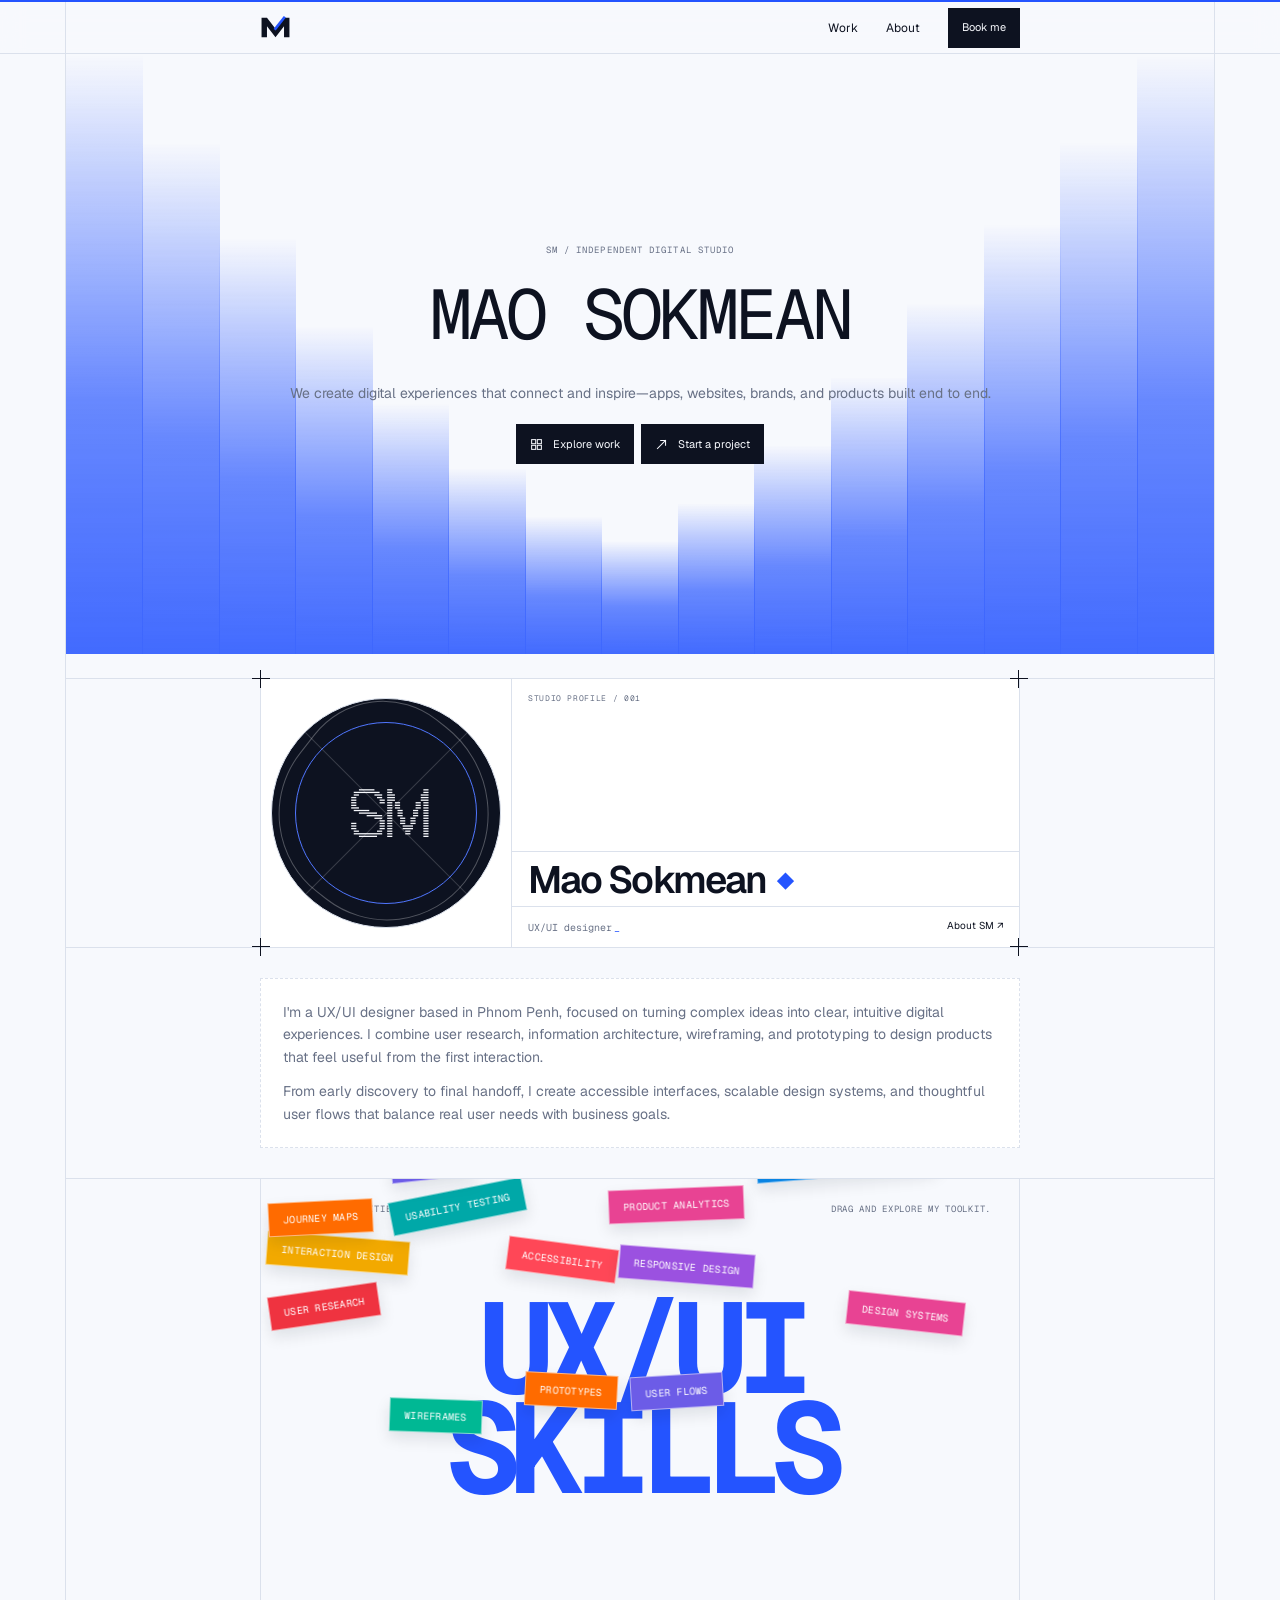
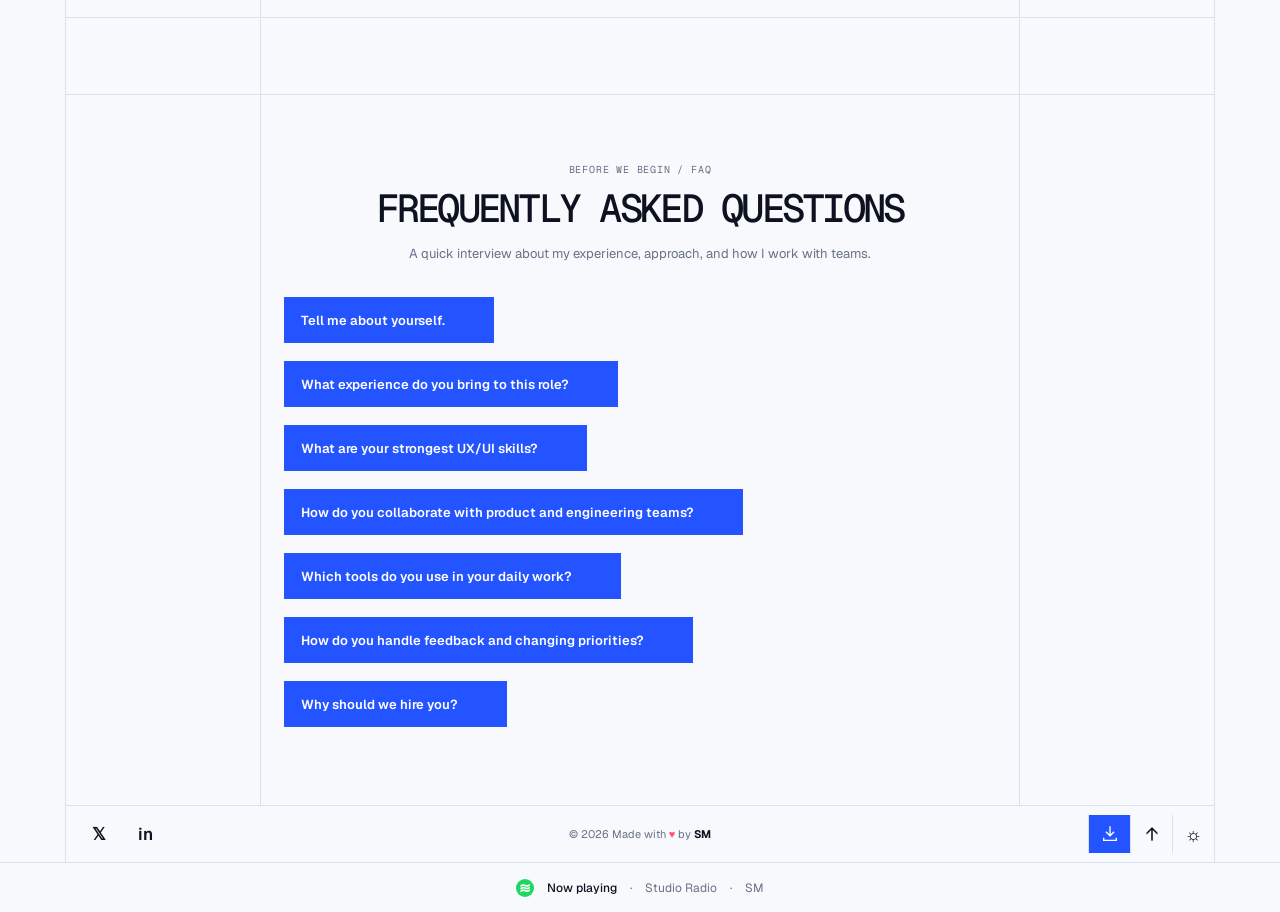
==== commit bf951054: "Remove gap between links and journey sections on about.html Drop .links' margin-bottom (and its now-" ====
--- a/index.html
+++ b/index.html
@@ -6,8 +6,8 @@
     <meta name="description" content="SM — a small independent studio shaping clear digital experiences." />
     <title>SM — UX/UI Designer</title>
     <link rel="icon" href="assets/favicon.svg" type="image/svg+xml" />
-    <link rel="stylesheet" href="design-system.css?v=20260924-08" />
-    <link rel="stylesheet" href="styles.css?v=20260924-08" />
+    <link rel="stylesheet" href="design-system.css?v=20260924-09" />
+    <link rel="stylesheet" href="styles.css?v=20260924-09" />
   </head>
   <body class="landing-page">
     <site-header></site-header>
@@ -139,8 +139,8 @@
     <site-footer></site-footer>
     <listening-widget></listening-widget>
     <booking-modal></booking-modal>
-    <script src="components.js?v=20260924-08"></script>
-    <script src="script.js?v=20260924-08"></script>
+    <script src="components.js?v=20260924-09"></script>
+    <script src="script.js?v=20260924-09"></script>
 
   </body>
 </html>
--- a/styles.css
+++ b/styles.css
@@ -211,11 +211,7 @@
 body.dark .specimen::after { background: repeating-radial-gradient(ellipse at center, transparent 0 9px, rgba(17,20,27,.72) 10px 11px); }
 body.dark .orbit { border-color: rgba(17,20,27,.72); mix-blend-mode: multiply; }
 
-.links { position: relative; display: grid; grid-template-columns: repeat(2, 1fr); width: min(var(--size-content), calc(100% - 48px)); margin: var(--section-space) auto; border-top: 1px solid var(--line); border-left: 1px solid var(--line); }
-/* Bridge the margin gap below .links down to the next section's border. */
-.links::before, .links::after { content: ""; position: absolute; top: 100%; height: var(--section-space); z-index: 0; width: 1px; background: var(--line); pointer-events: none; }
-.links::before { left: 0; }
-.links::after { right: 0; }
+.links { position: relative; display: grid; grid-template-columns: repeat(2, 1fr); width: min(var(--size-content), calc(100% - 48px)); margin: var(--section-space) auto 0; border-top: 1px solid var(--line); border-left: 1px solid var(--line); }
 /* Extend the connector line through the margin gap above .links instead of
    padding the box itself (which left dead space inside the bordered grid). */
 .profile::before, .profile::after { bottom: calc(-1 * var(--section-space)); }
@@ -416,7 +412,7 @@
   .hero-display { gap: .12em; font-size: clamp(48px, 16vw, 72px); }
   .pixel-heading { gap: .12em; font-size: clamp(48px, 16vw, 72px); }
   .profile { padding-top: var(--section-space); }
-  .links { grid-template-columns: 1fr; margin-block: var(--section-space); }
+  .links { grid-template-columns: 1fr; margin-top: var(--section-space); margin-bottom: 0; }
   .qr-contact { width: calc(100% - 36px); min-height: 0; margin: 0 auto; padding: var(--section-pad) 18px; }
   .qr-contact::before, .qr-contact::after { width: 100vw; }
   .qr-contact-actions { width: 100%; flex-direction: column; }
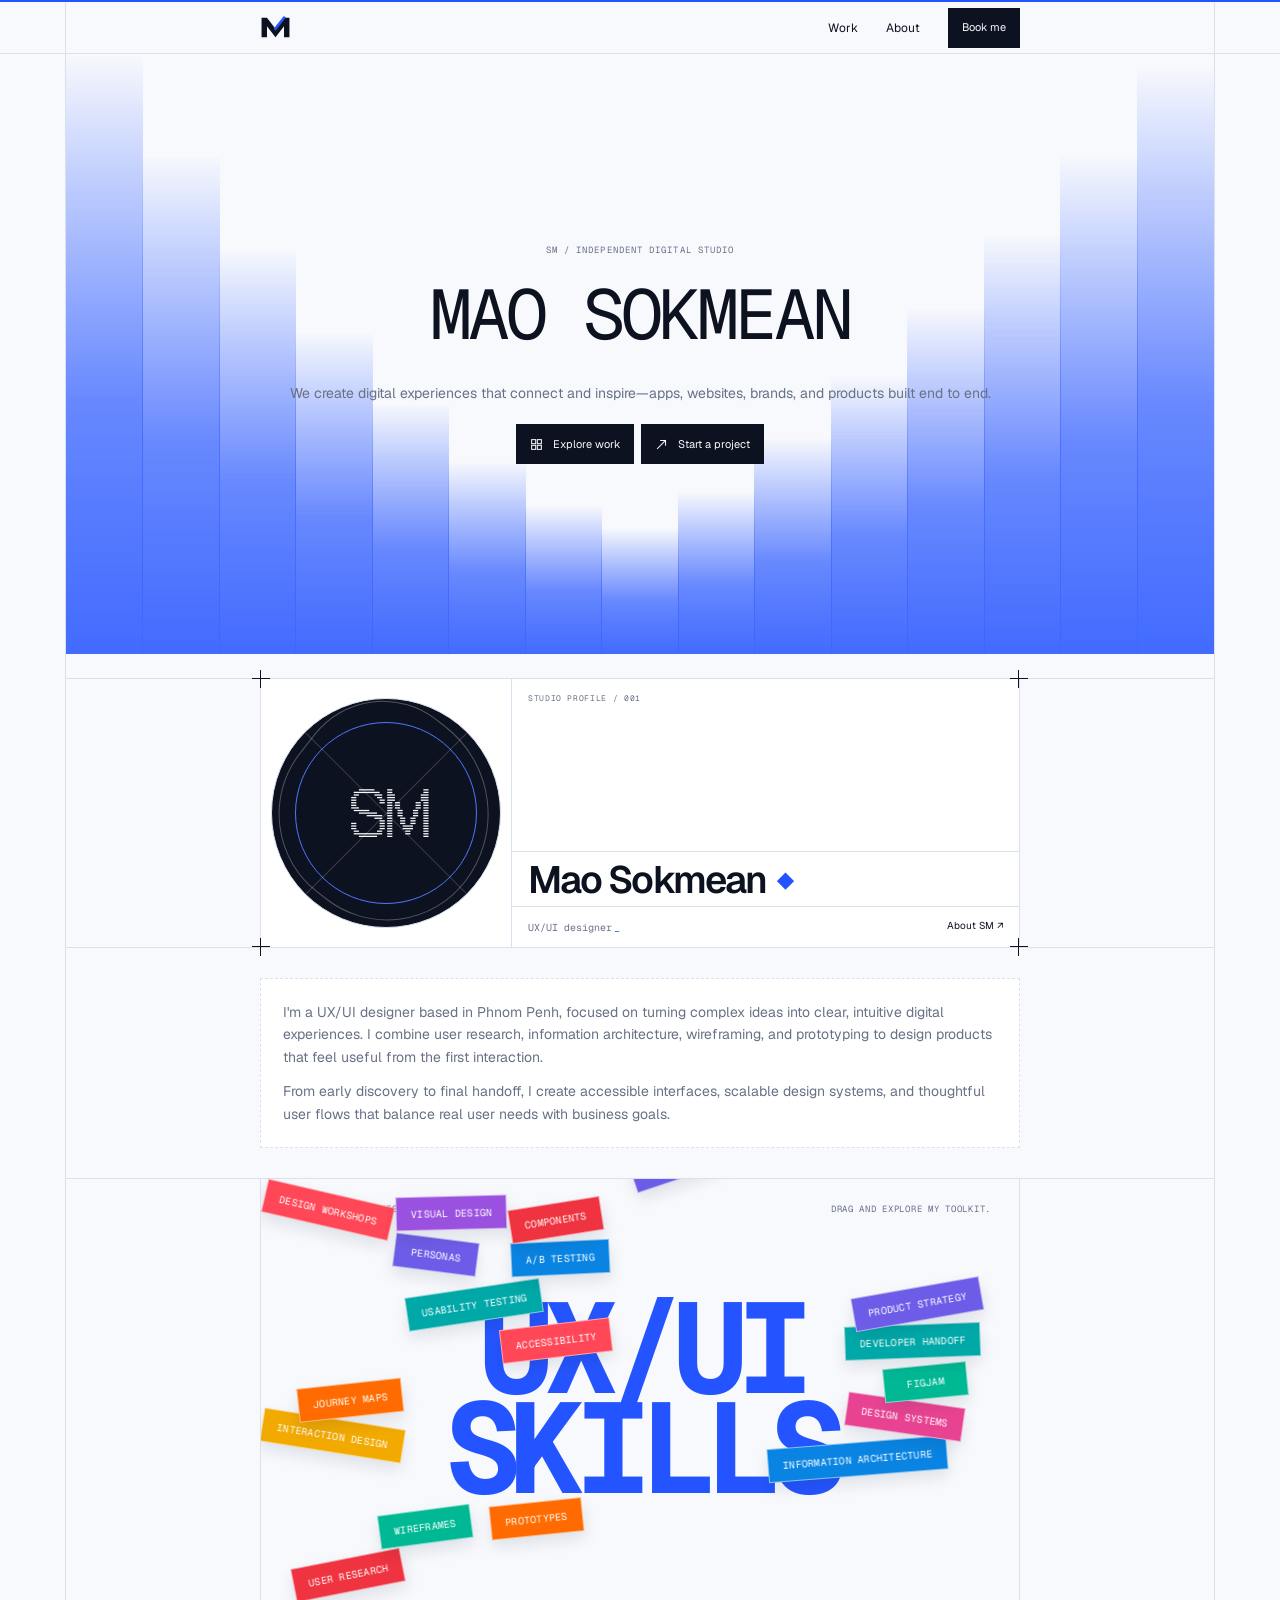
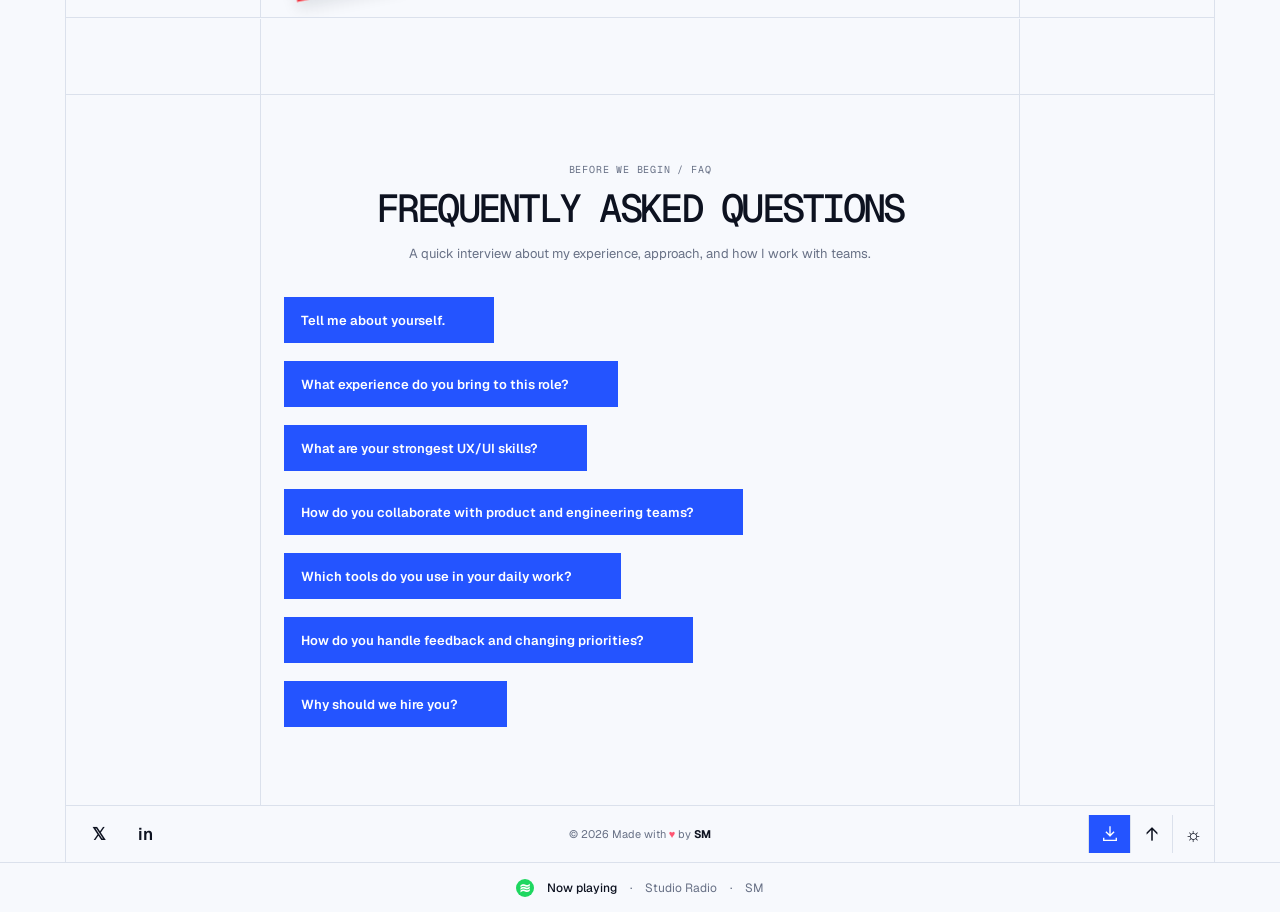
==== commit 03b98396: "Fix doubled border seam between links and journey sections Removing the gap earlier left .links tile" ====
--- a/index.html
+++ b/index.html
@@ -6,8 +6,8 @@
     <meta name="description" content="SM — a small independent studio shaping clear digital experiences." />
     <title>SM — UX/UI Designer</title>
     <link rel="icon" href="assets/favicon.svg" type="image/svg+xml" />
-    <link rel="stylesheet" href="design-system.css?v=20260924-09" />
-    <link rel="stylesheet" href="styles.css?v=20260924-09" />
+    <link rel="stylesheet" href="design-system.css?v=20260924-10" />
+    <link rel="stylesheet" href="styles.css?v=20260924-10" />
   </head>
   <body class="landing-page">
     <site-header></site-header>
@@ -139,8 +139,8 @@
     <site-footer></site-footer>
     <listening-widget></listening-widget>
     <booking-modal></booking-modal>
-    <script src="components.js?v=20260924-09"></script>
-    <script src="script.js?v=20260924-09"></script>
+    <script src="components.js?v=20260924-10"></script>
+    <script src="script.js?v=20260924-10"></script>
 
   </body>
 </html>
--- a/styles.css
+++ b/styles.css
@@ -215,7 +215,7 @@
 /* Extend the connector line through the margin gap above .links instead of
    padding the box itself (which left dead space inside the bordered grid). */
 .profile::before, .profile::after { bottom: calc(-1 * var(--section-space)); }
-.links > a { display: flex; min-height: 76px; padding: 14px 16px; flex-direction: column; justify-content: space-between; border-right: 1px solid var(--line); border-bottom: 1px solid var(--line); font-size: 11px; transition: color .25s ease, background .25s ease; }
+.links > a { display: flex; min-height: 76px; padding: 14px 16px; flex-direction: column; justify-content: space-between; border-right: 1px solid var(--line); font-size: 11px; transition: color .25s ease, background .25s ease; }
 .links > a:hover { color: var(--accent-ink); background: var(--accent); }
 .link-action { display: flex; align-items: end; justify-content: space-between; font-size: 17px; font-weight: 600; }
 .link-action b { font-family: var(--font-mono); font-size: 19px; font-weight: 400; }
@@ -413,6 +413,7 @@
   .pixel-heading { gap: .12em; font-size: clamp(48px, 16vw, 72px); }
   .profile { padding-top: var(--section-space); }
   .links { grid-template-columns: 1fr; margin-top: var(--section-space); margin-bottom: 0; }
+  .links > a:not(:last-child) { border-bottom: 1px solid var(--line); }
   .qr-contact { width: calc(100% - 36px); min-height: 0; margin: 0 auto; padding: var(--section-pad) 18px; }
   .qr-contact::before, .qr-contact::after { width: 100vw; }
   .qr-contact-actions { width: 100%; flex-direction: column; }
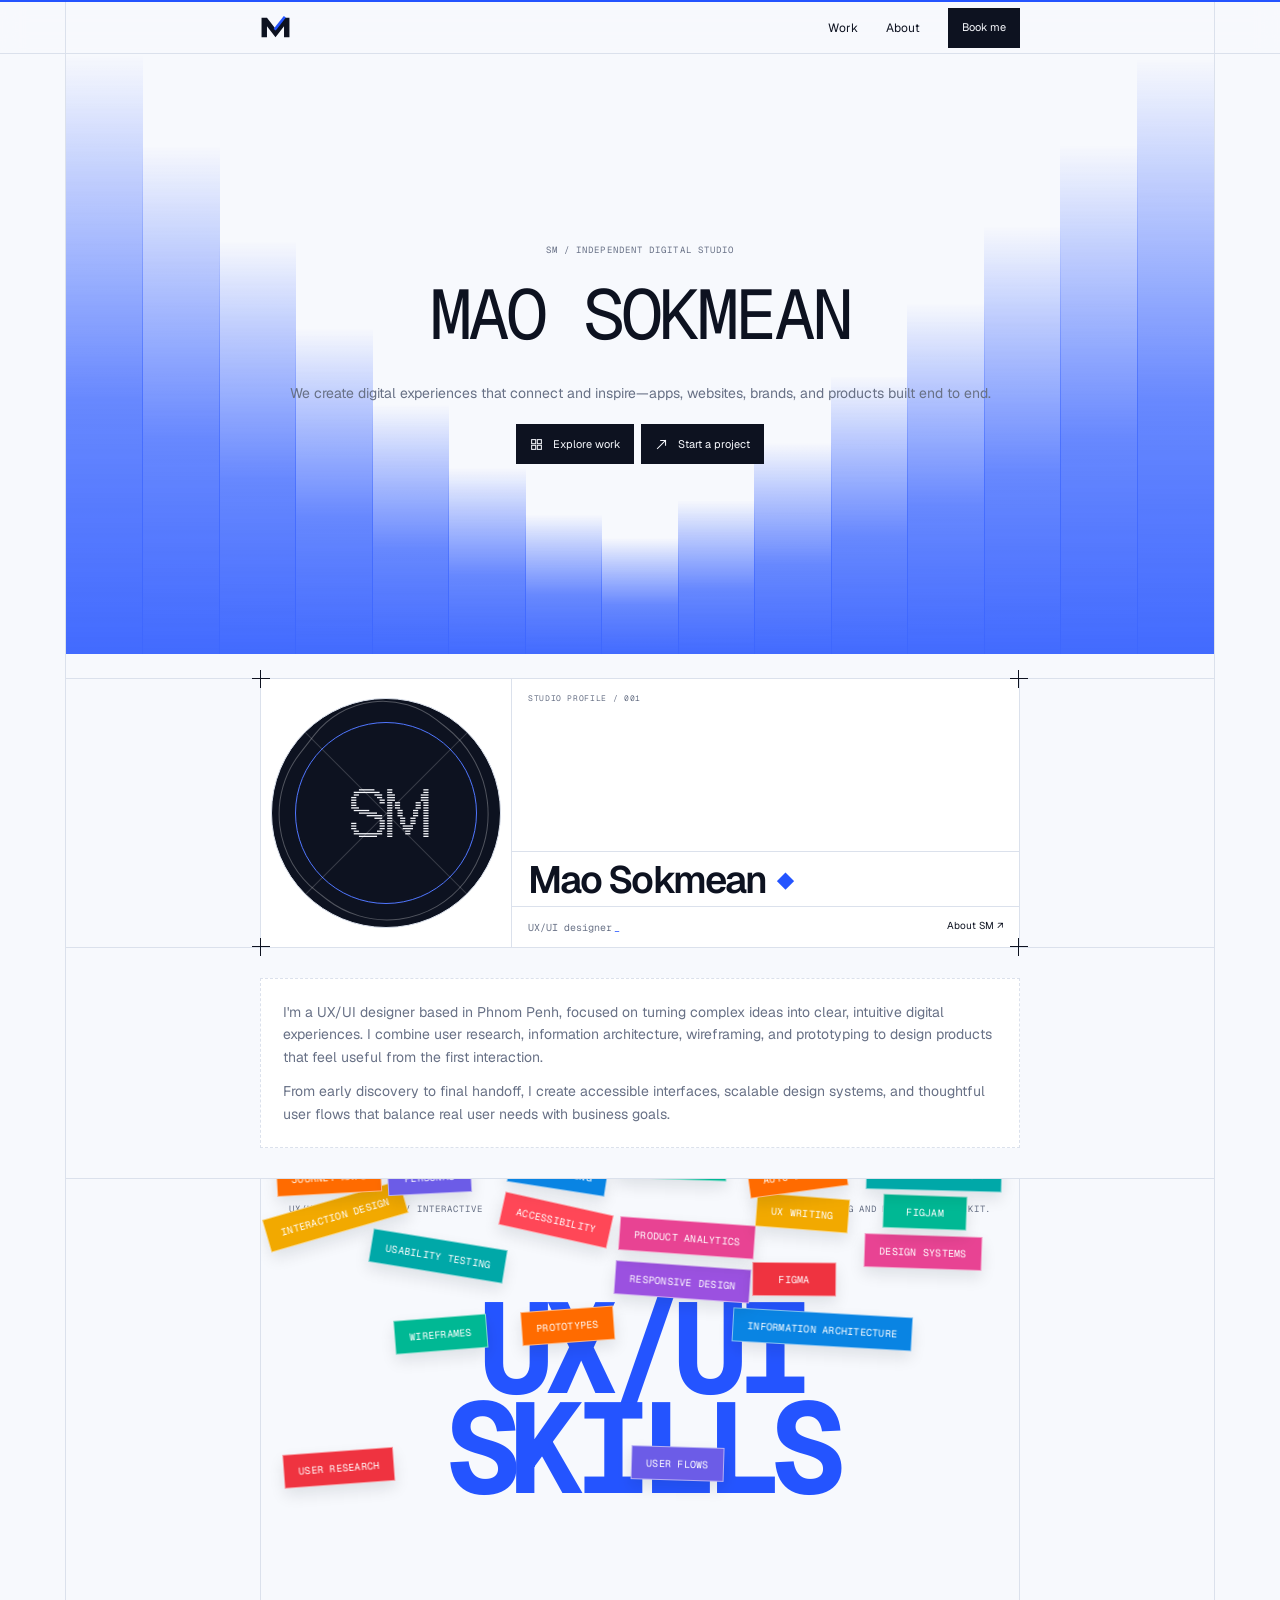
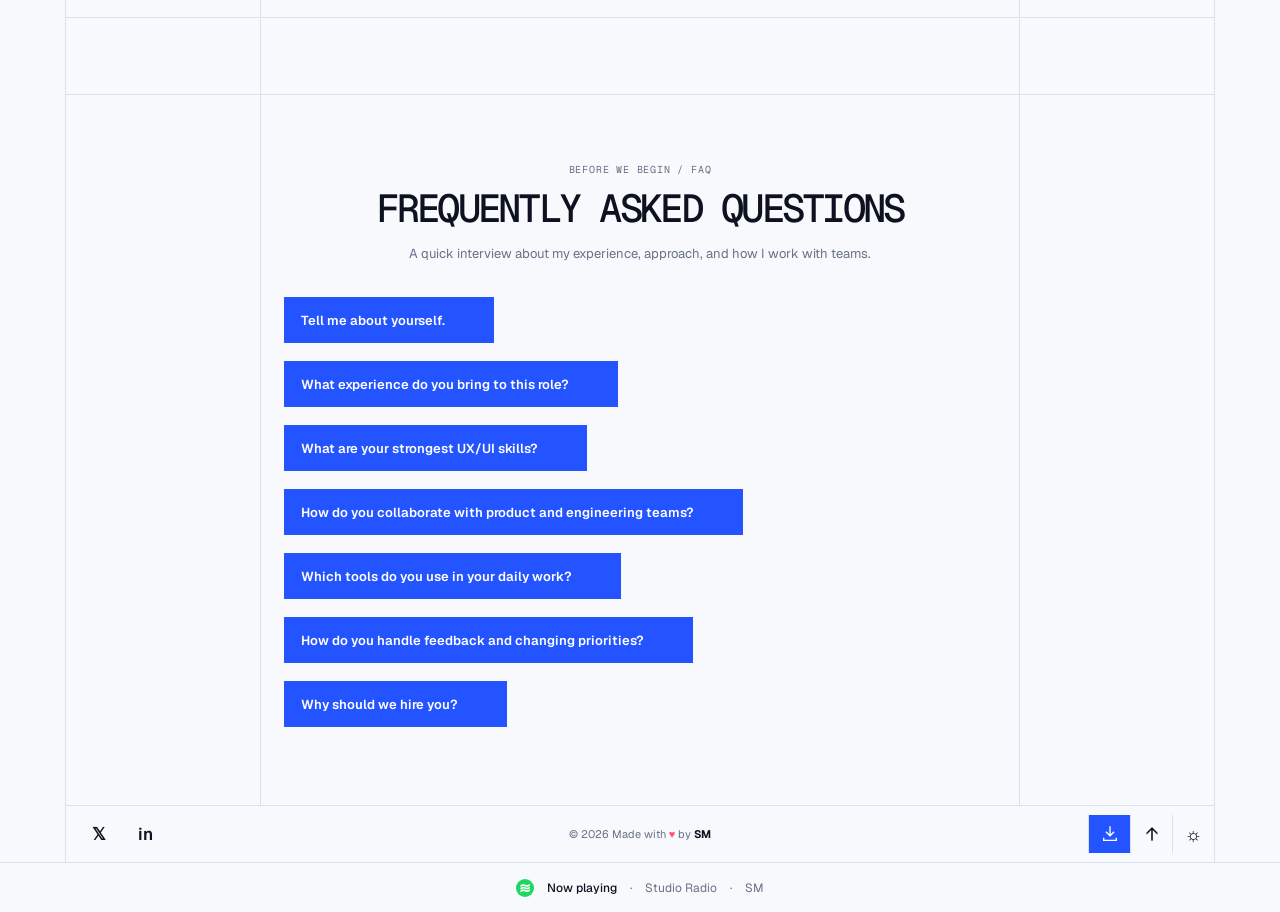
==== commit 7d8c6684: "Simplify journey section's rail to match the shared connector line Replace .journey's unique texture" ====
--- a/index.html
+++ b/index.html
@@ -6,8 +6,8 @@
     <meta name="description" content="SM — a small independent studio shaping clear digital experiences." />
     <title>SM — UX/UI Designer</title>
     <link rel="icon" href="assets/favicon.svg" type="image/svg+xml" />
-    <link rel="stylesheet" href="design-system.css?v=20260924-10" />
-    <link rel="stylesheet" href="styles.css?v=20260924-10" />
+    <link rel="stylesheet" href="design-system.css?v=20260924-11" />
+    <link rel="stylesheet" href="styles.css?v=20260924-11" />
   </head>
   <body class="landing-page">
     <site-header></site-header>
@@ -139,8 +139,8 @@
     <site-footer></site-footer>
     <listening-widget></listening-widget>
     <booking-modal></booking-modal>
-    <script src="components.js?v=20260924-10"></script>
-    <script src="script.js?v=20260924-10"></script>
+    <script src="components.js?v=20260924-11"></script>
+    <script src="script.js?v=20260924-11"></script>
 
   </body>
 </html>
--- a/styles.css
+++ b/styles.css
@@ -322,22 +322,11 @@
 .archive-methods { display: grid; grid-template-columns: repeat(4, 1fr); margin-top: 52px; border-top: 1px solid var(--line); border-left: 1px solid var(--line); }
 .archive-methods span { padding: 18px 12px; border-right: 1px solid var(--line); border-bottom: 1px solid var(--line); color: var(--muted); font: 9px var(--font-mono); text-align: center; text-transform: uppercase; }
 
-.journey { --journey-side: max(24px, calc((100% - var(--size-content)) / 2)); position: relative; padding-inline: var(--journey-side); border-block: 1px solid var(--line); overflow: hidden; }
-.journey::before, .journey::after {
-  content: '';
-  position: absolute;
-  top: 0;
-  bottom: 0;
-  width: var(--journey-side);
-  background-image: linear-gradient(color-mix(in srgb, var(--paper) 14%, transparent), color-mix(in srgb, var(--paper) 14%, transparent)), url('assets/debut-light.png');
-  background-repeat: repeat;
-  background-size: auto, 200px 200px;
-  opacity: .68;
-}
-.journey::before { left: 0; border-right: 1px solid var(--line); }
-.journey::after { right: 0; border-left: 1px solid var(--line); }
-body.dark .journey::before, body.dark .journey::after { filter: invert(1) brightness(.52) contrast(1.2); opacity: .32; }
-.journey-content { min-height: 0; padding: var(--section-pad) 80px; border-inline: 0; background: color-mix(in srgb, var(--panel) 72%, transparent); }
+.journey { position: relative; border-block: 1px solid var(--line); }
+.journey::before, .journey::after { content: ""; position: absolute; top: 0; bottom: 0; z-index: 0; width: 1px; background: var(--line); pointer-events: none; }
+.journey::before { left: max(24px, calc((100% - var(--size-content)) / 2)); }
+.journey::after { right: max(24px, calc((100% - var(--size-content)) / 2)); }
+.journey-content { width: min(var(--size-content), calc(100% - 48px)); margin: 0 auto; padding: var(--section-pad) 0; }
 .journey .eyebrow { margin-bottom: 18px; }
 .journey h2 { margin: 0 0 34px; font-family: var(--font-mono); font-size: clamp(25px, 3vw, 32px); font-weight: 500; letter-spacing: -.06em; }
 .journey-copy { max-width: 620px; color: var(--muted); font-size: 14px; line-height: 1.45; }
@@ -418,9 +407,7 @@
   .qr-contact::before, .qr-contact::after { width: 100vw; }
   .qr-contact-actions { width: 100%; flex-direction: column; }
   .qr-contact-actions .site-button { width: min(192px, 100%); margin-inline: auto; }
-  .journey { padding-inline: 0; }
-  .journey::before, .journey::after { display: none; }
-  .journey-content { min-height: 0; padding: var(--section-pad) 24px; border-inline: 0; }
+  .journey-content { padding: var(--section-pad) 0; }
   .site-footer { width: 100%; height: auto; grid-template-columns: 1fr auto; }
   .landing-page .site-footer { width: calc(100% - 36px); }
   .site-footer p { display: none; }
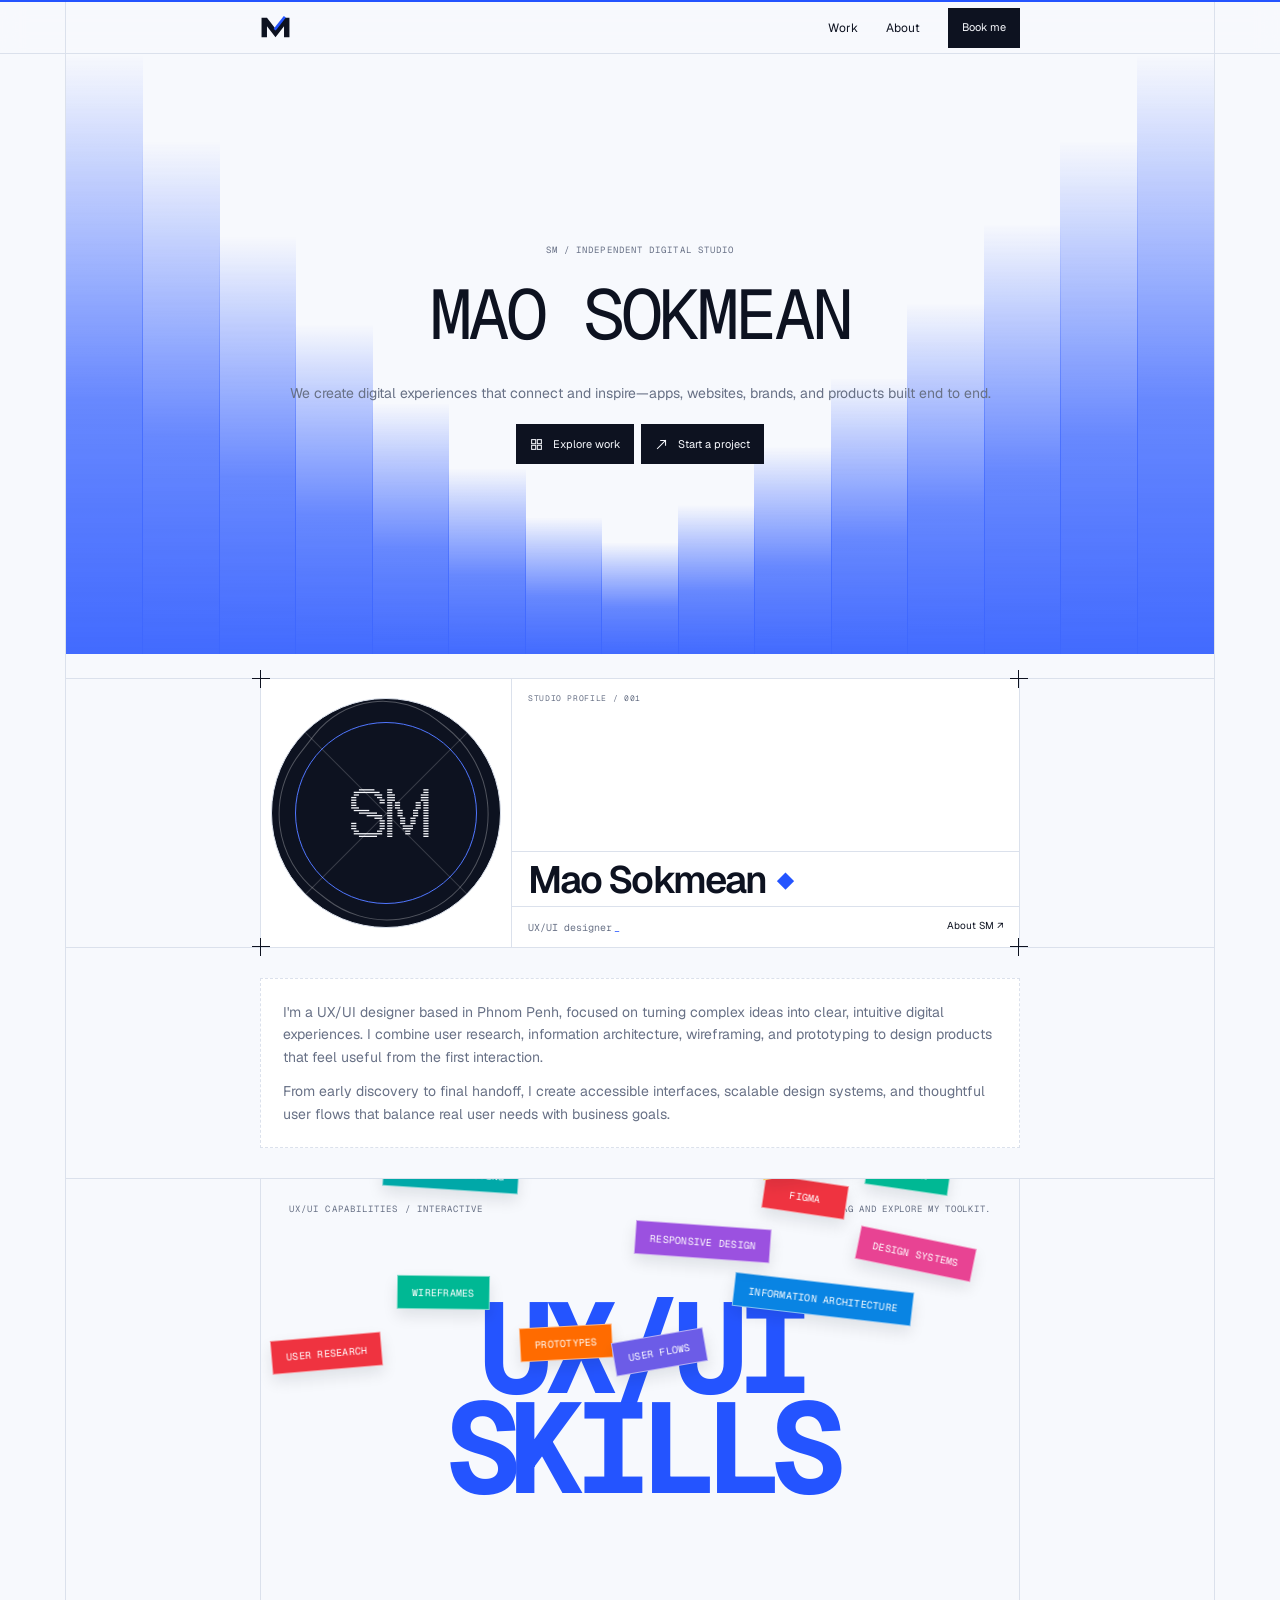
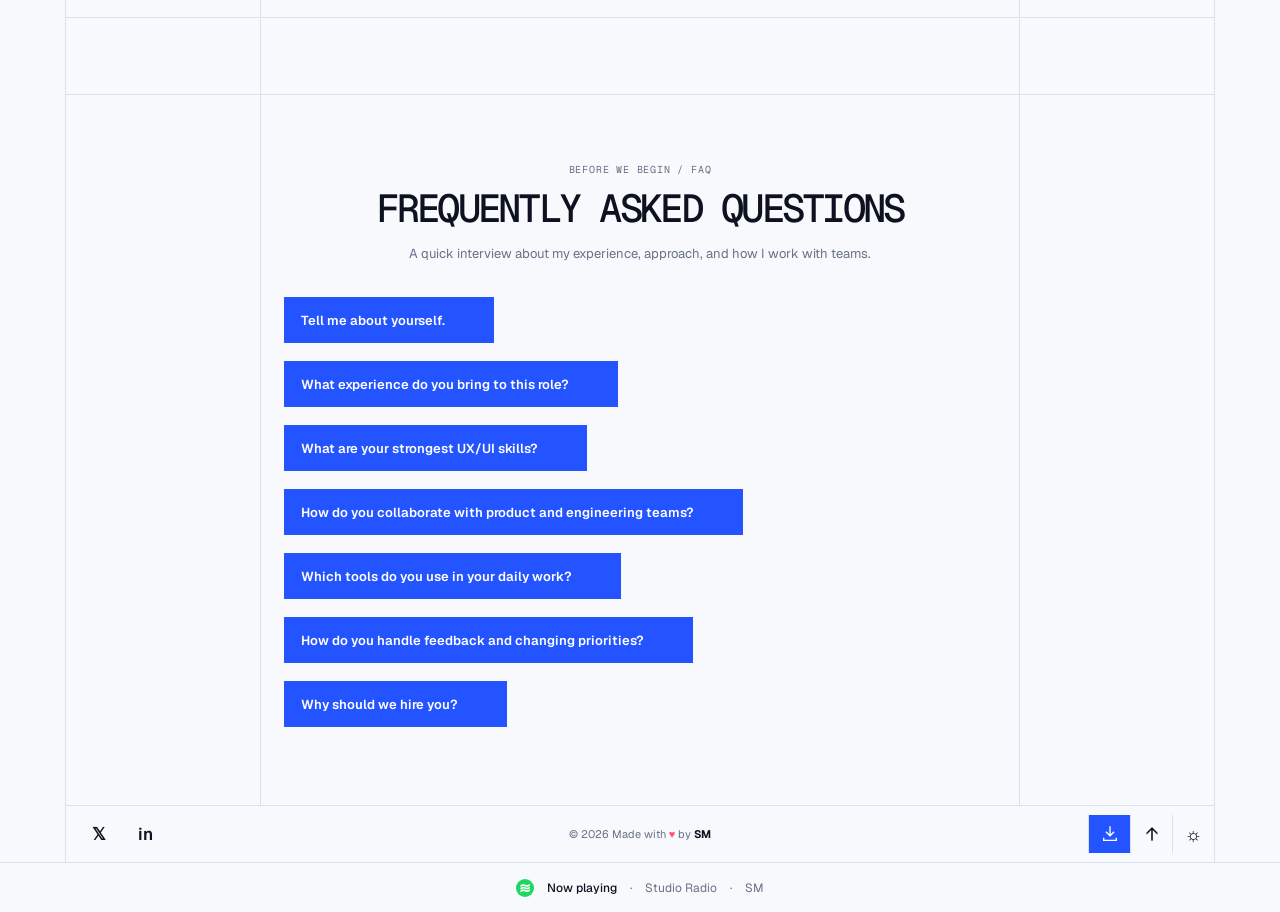
==== commit 8036ce1e: "Fix journey-content text touching the connector line Its box width matched the line's inset exactly " ====
--- a/index.html
+++ b/index.html
@@ -6,8 +6,8 @@
     <meta name="description" content="SM — a small independent studio shaping clear digital experiences." />
     <title>SM — UX/UI Designer</title>
     <link rel="icon" href="assets/favicon.svg" type="image/svg+xml" />
-    <link rel="stylesheet" href="design-system.css?v=20260924-11" />
-    <link rel="stylesheet" href="styles.css?v=20260924-11" />
+    <link rel="stylesheet" href="design-system.css?v=20260924-12" />
+    <link rel="stylesheet" href="styles.css?v=20260924-12" />
   </head>
   <body class="landing-page">
     <site-header></site-header>
@@ -139,8 +139,8 @@
     <site-footer></site-footer>
     <listening-widget></listening-widget>
     <booking-modal></booking-modal>
-    <script src="components.js?v=20260924-11"></script>
-    <script src="script.js?v=20260924-11"></script>
+    <script src="components.js?v=20260924-12"></script>
+    <script src="script.js?v=20260924-12"></script>
 
   </body>
 </html>
--- a/styles.css
+++ b/styles.css
@@ -326,7 +326,7 @@
 .journey::before, .journey::after { content: ""; position: absolute; top: 0; bottom: 0; z-index: 0; width: 1px; background: var(--line); pointer-events: none; }
 .journey::before { left: max(24px, calc((100% - var(--size-content)) / 2)); }
 .journey::after { right: max(24px, calc((100% - var(--size-content)) / 2)); }
-.journey-content { width: min(var(--size-content), calc(100% - 48px)); margin: 0 auto; padding: var(--section-pad) 0; }
+.journey-content { width: min(var(--size-content), calc(100% - 48px)); margin: 0 auto; padding: var(--section-pad) 24px; }
 .journey .eyebrow { margin-bottom: 18px; }
 .journey h2 { margin: 0 0 34px; font-family: var(--font-mono); font-size: clamp(25px, 3vw, 32px); font-weight: 500; letter-spacing: -.06em; }
 .journey-copy { max-width: 620px; color: var(--muted); font-size: 14px; line-height: 1.45; }
@@ -407,7 +407,6 @@
   .qr-contact::before, .qr-contact::after { width: 100vw; }
   .qr-contact-actions { width: 100%; flex-direction: column; }
   .qr-contact-actions .site-button { width: min(192px, 100%); margin-inline: auto; }
-  .journey-content { padding: var(--section-pad) 0; }
   .site-footer { width: 100%; height: auto; grid-template-columns: 1fr auto; }
   .landing-page .site-footer { width: calc(100% - 36px); }
   .site-footer p { display: none; }
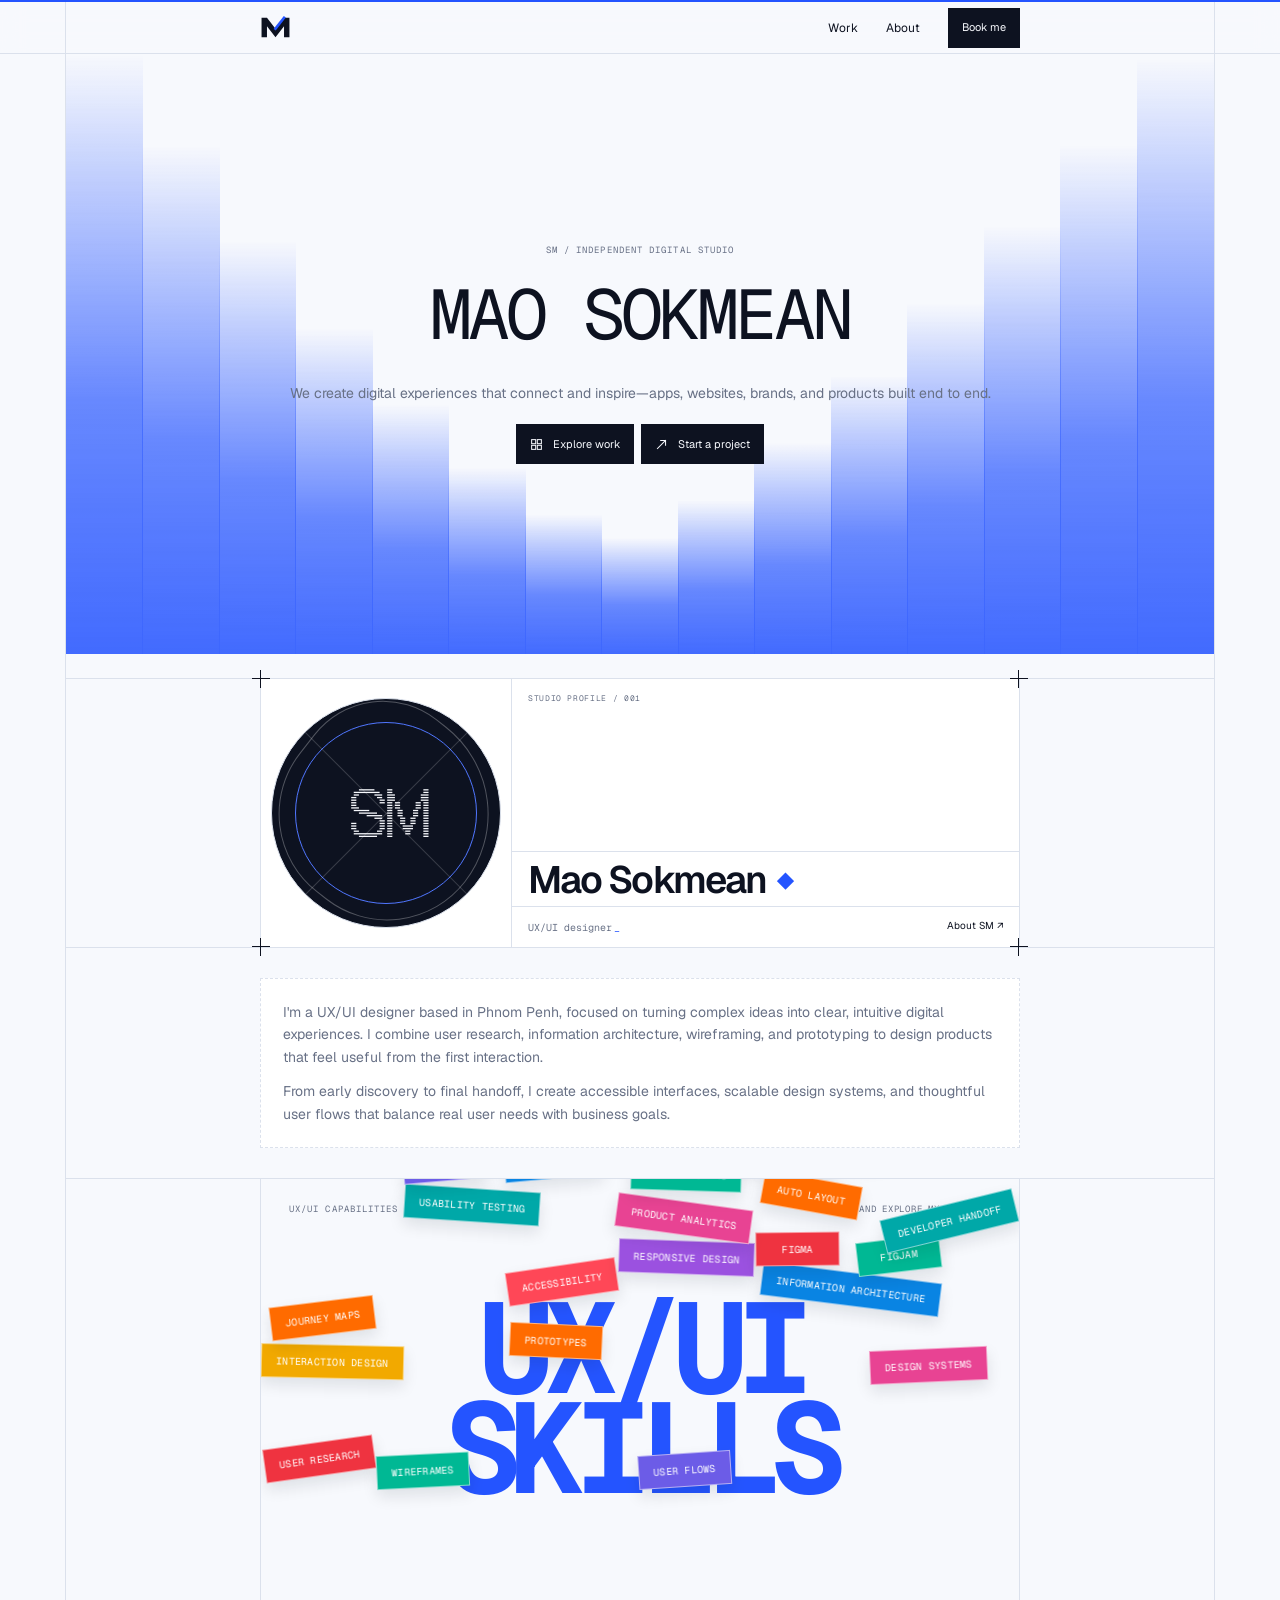
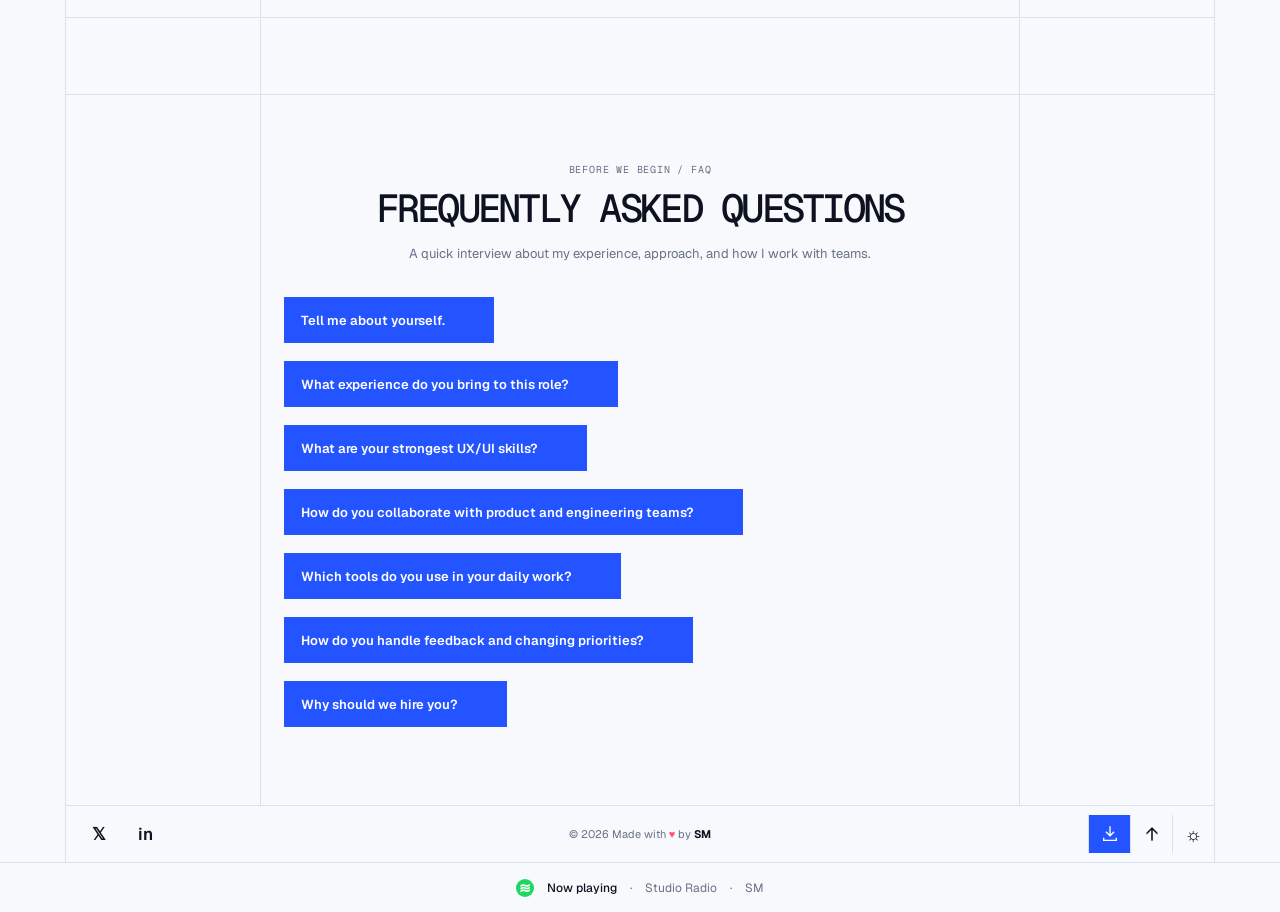
==== commit 8d9d1c13: "Center journey section content within its padding Center the eyebrow/heading and the paragraph block" ====
--- a/index.html
+++ b/index.html
@@ -6,8 +6,8 @@
     <meta name="description" content="SM — a small independent studio shaping clear digital experiences." />
     <title>SM — UX/UI Designer</title>
     <link rel="icon" href="assets/favicon.svg" type="image/svg+xml" />
-    <link rel="stylesheet" href="design-system.css?v=20260924-12" />
-    <link rel="stylesheet" href="styles.css?v=20260924-12" />
+    <link rel="stylesheet" href="design-system.css?v=20260924-13" />
+    <link rel="stylesheet" href="styles.css?v=20260924-13" />
   </head>
   <body class="landing-page">
     <site-header></site-header>
@@ -139,8 +139,8 @@
     <site-footer></site-footer>
     <listening-widget></listening-widget>
     <booking-modal></booking-modal>
-    <script src="components.js?v=20260924-12"></script>
-    <script src="script.js?v=20260924-12"></script>
+    <script src="components.js?v=20260924-13"></script>
+    <script src="script.js?v=20260924-13"></script>
 
   </body>
 </html>
--- a/styles.css
+++ b/styles.css
@@ -326,10 +326,10 @@
 .journey::before, .journey::after { content: ""; position: absolute; top: 0; bottom: 0; z-index: 0; width: 1px; background: var(--line); pointer-events: none; }
 .journey::before { left: max(24px, calc((100% - var(--size-content)) / 2)); }
 .journey::after { right: max(24px, calc((100% - var(--size-content)) / 2)); }
-.journey-content { width: min(var(--size-content), calc(100% - 48px)); margin: 0 auto; padding: var(--section-pad) 24px; }
+.journey-content { width: min(var(--size-content), calc(100% - 48px)); margin: 0 auto; padding: var(--section-pad) 24px; text-align: center; }
 .journey .eyebrow { margin-bottom: 18px; }
 .journey h2 { margin: 0 0 34px; font-family: var(--font-mono); font-size: clamp(25px, 3vw, 32px); font-weight: 500; letter-spacing: -.06em; }
-.journey-copy { max-width: 620px; color: var(--muted); font-size: 14px; line-height: 1.45; }
+.journey-copy { max-width: 620px; margin: 0 auto; color: var(--muted); font-size: 14px; line-height: 1.45; text-align: left; }
 .journey-copy p { margin: 0 0 24px; }
 
 .site-footer { width: min(var(--size-shell), calc(100% - 40px)); height: 56px; margin: 0 auto; display: grid; grid-template-columns: 1fr auto 1fr; align-items: center; border-top: 1px solid var(--line); border-inline: 1px solid var(--line); color: var(--muted); font-size: 11px; }
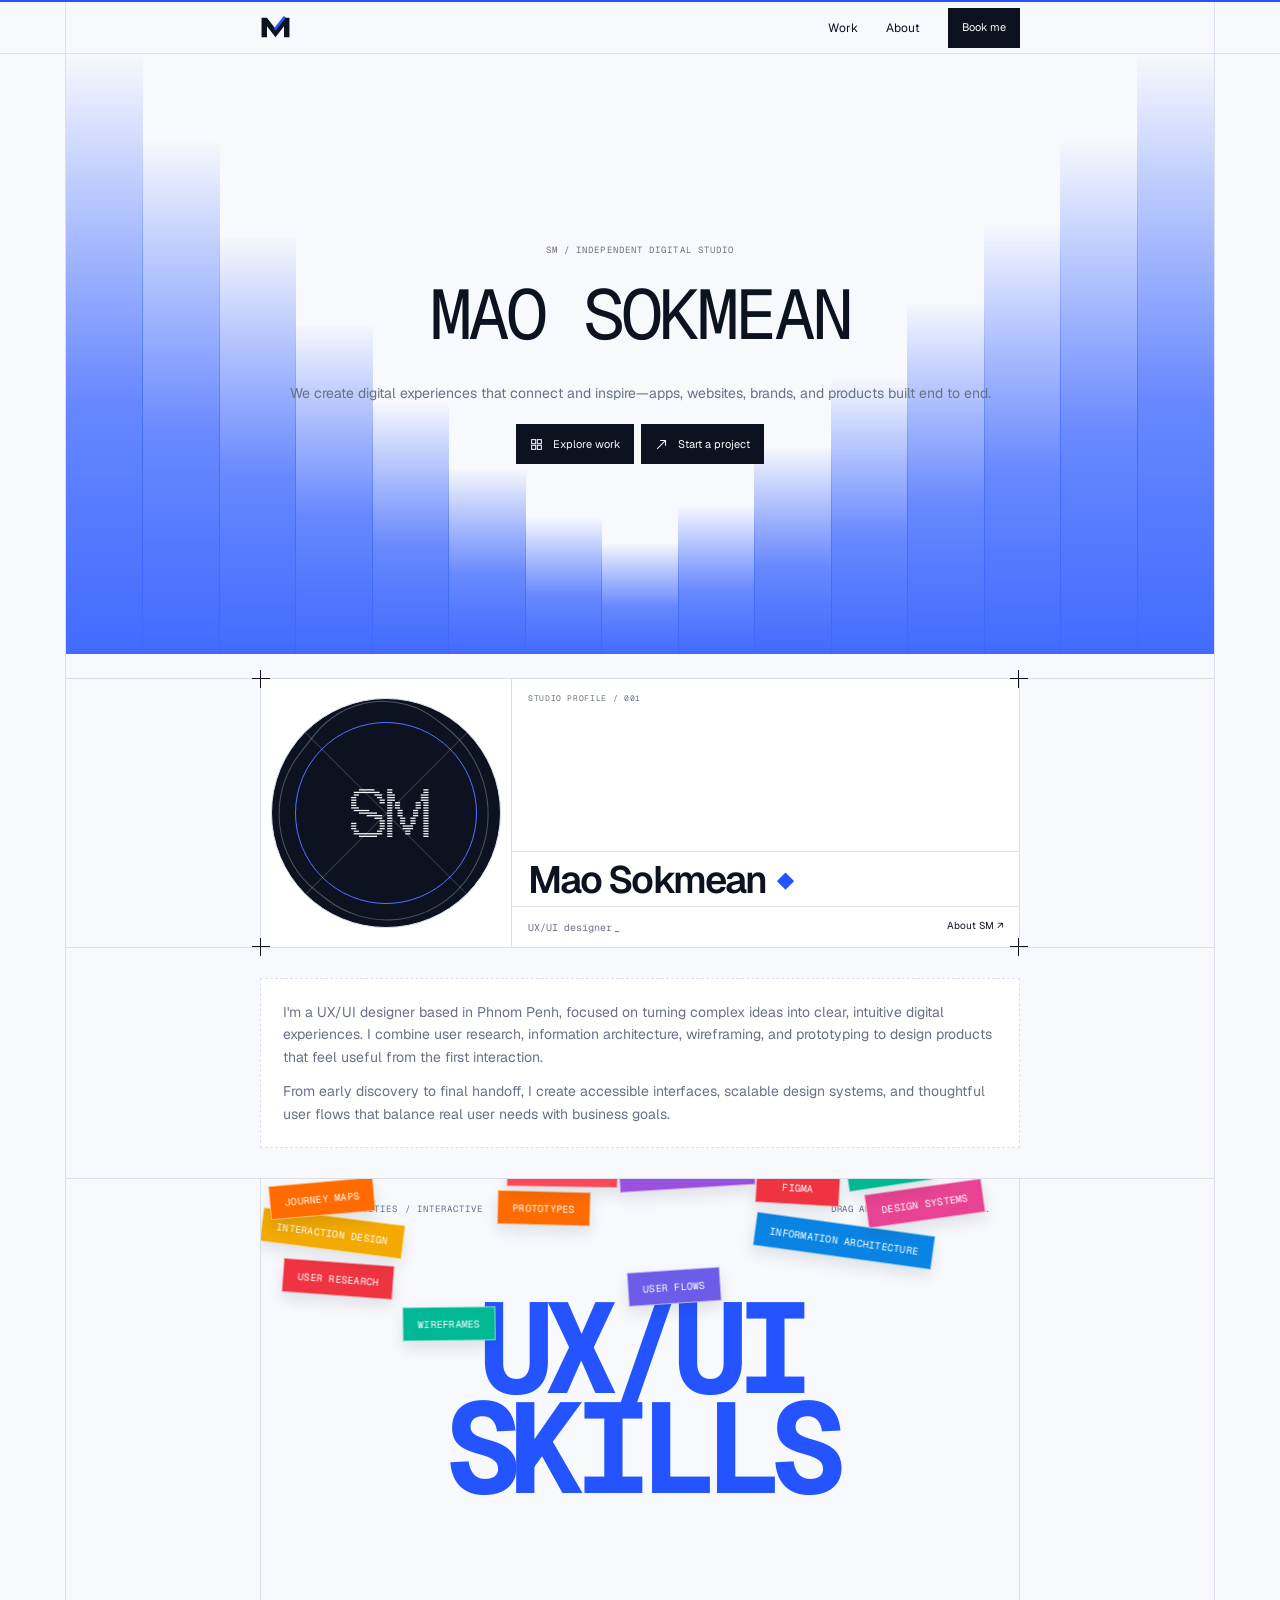
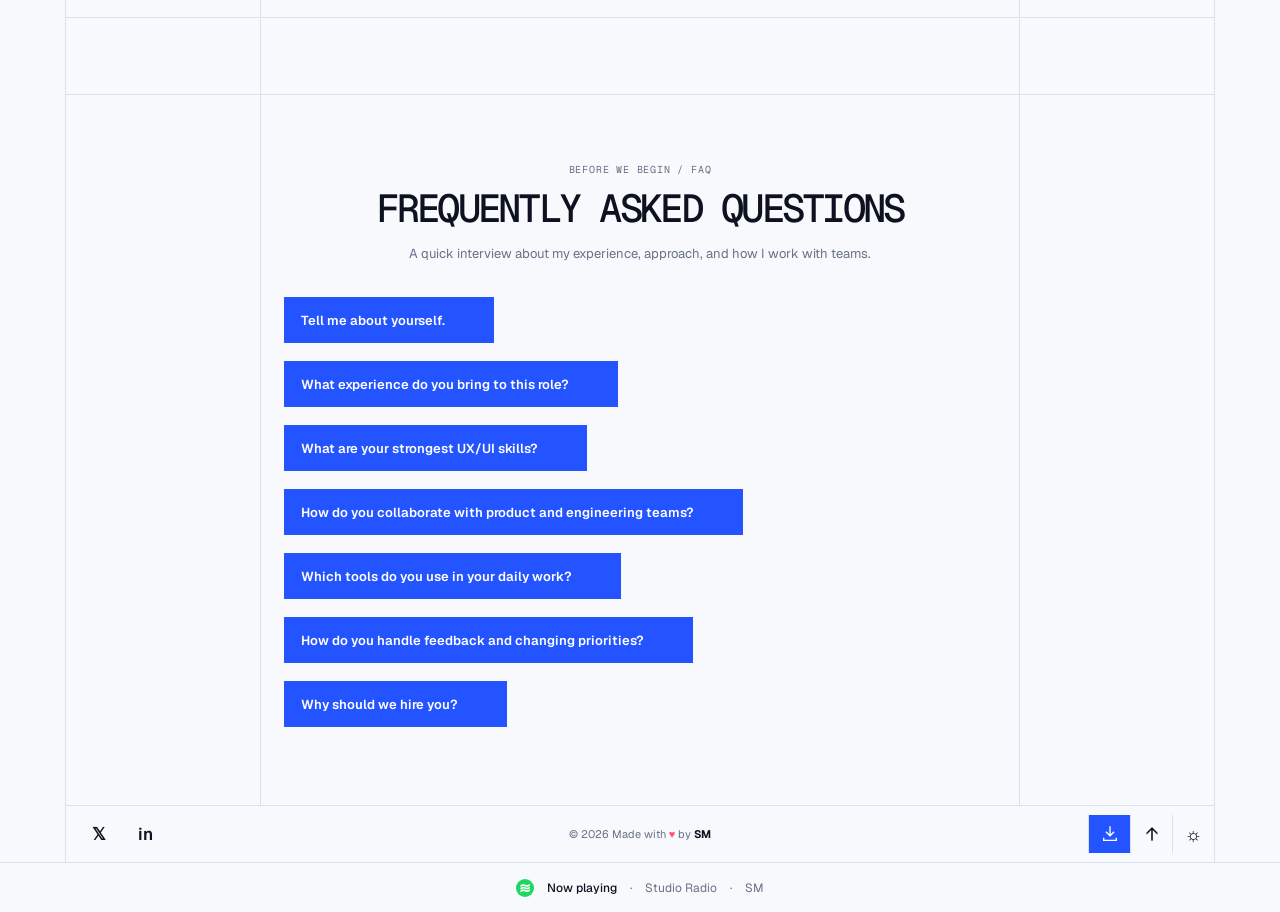
==== commit f07ec78e: "Center journey section body copy Bump cache-bust query strings site-wide.  Co-Authored-By: Claude So" ====
--- a/index.html
+++ b/index.html
@@ -6,8 +6,8 @@
     <meta name="description" content="SM — a small independent studio shaping clear digital experiences." />
     <title>SM — UX/UI Designer</title>
     <link rel="icon" href="assets/favicon.svg" type="image/svg+xml" />
-    <link rel="stylesheet" href="design-system.css?v=20260924-13" />
-    <link rel="stylesheet" href="styles.css?v=20260924-13" />
+    <link rel="stylesheet" href="design-system.css?v=20260924-14" />
+    <link rel="stylesheet" href="styles.css?v=20260924-14" />
   </head>
   <body class="landing-page">
     <site-header></site-header>
@@ -139,8 +139,8 @@
     <site-footer></site-footer>
     <listening-widget></listening-widget>
     <booking-modal></booking-modal>
-    <script src="components.js?v=20260924-13"></script>
-    <script src="script.js?v=20260924-13"></script>
+    <script src="components.js?v=20260924-14"></script>
+    <script src="script.js?v=20260924-14"></script>
 
   </body>
 </html>
--- a/styles.css
+++ b/styles.css
@@ -329,7 +329,7 @@
 .journey-content { width: min(var(--size-content), calc(100% - 48px)); margin: 0 auto; padding: var(--section-pad) 24px; text-align: center; }
 .journey .eyebrow { margin-bottom: 18px; }
 .journey h2 { margin: 0 0 34px; font-family: var(--font-mono); font-size: clamp(25px, 3vw, 32px); font-weight: 500; letter-spacing: -.06em; }
-.journey-copy { max-width: 620px; margin: 0 auto; color: var(--muted); font-size: 14px; line-height: 1.45; text-align: left; }
+.journey-copy { max-width: 620px; margin: 0 auto; color: var(--muted); font-size: 14px; line-height: 1.45; }
 .journey-copy p { margin: 0 0 24px; }
 
 .site-footer { width: min(var(--size-shell), calc(100% - 40px)); height: 56px; margin: 0 auto; display: grid; grid-template-columns: 1fr auto 1fr; align-items: center; border-top: 1px solid var(--line); border-inline: 1px solid var(--line); color: var(--muted); font-size: 11px; }
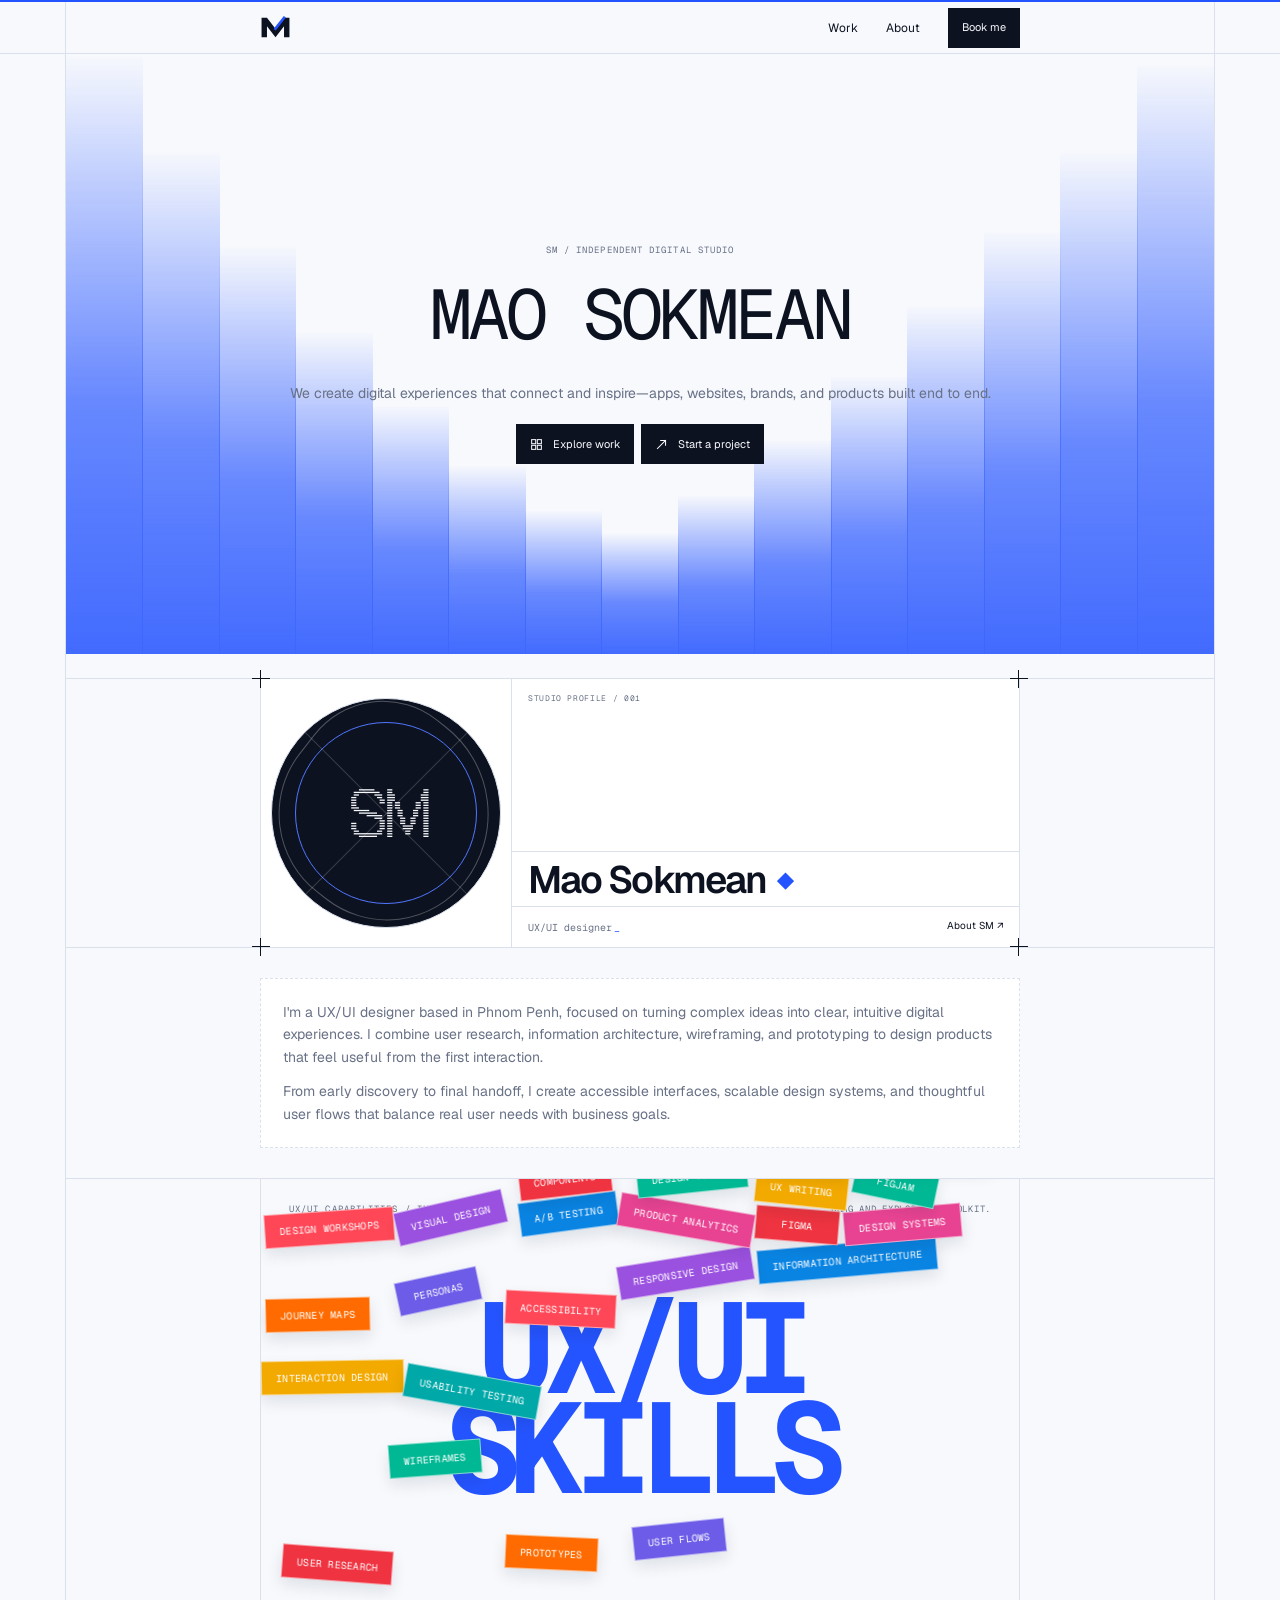
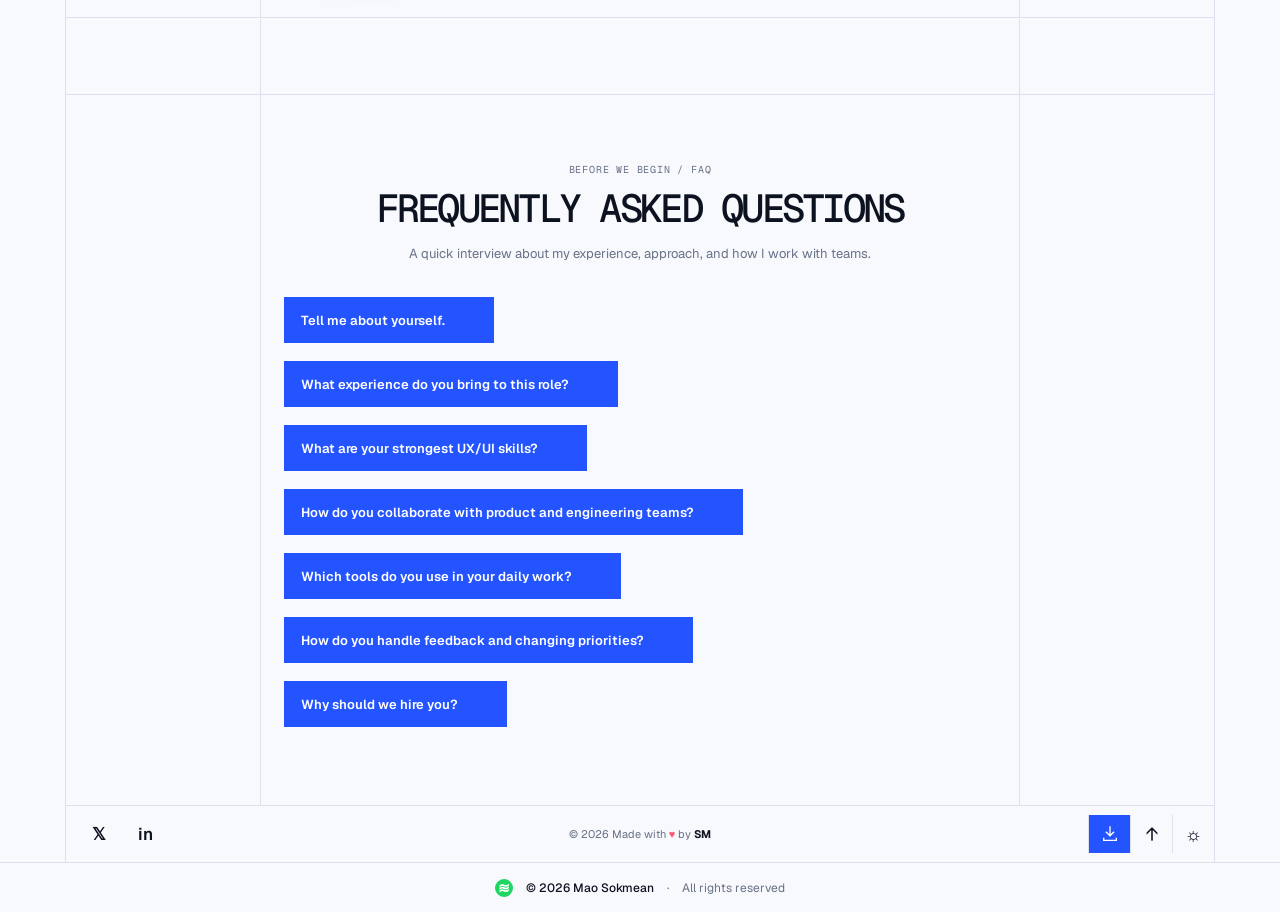
==== commit 5eee0443: "Replace footer bar content with copyright notice Change the "Now playing / Studio Radio" placeholder" ====
--- a/index.html
+++ b/index.html
@@ -6,8 +6,8 @@
     <meta name="description" content="SM — a small independent studio shaping clear digital experiences." />
     <title>SM — UX/UI Designer</title>
     <link rel="icon" href="assets/favicon.svg" type="image/svg+xml" />
-    <link rel="stylesheet" href="design-system.css?v=20260924-14" />
-    <link rel="stylesheet" href="styles.css?v=20260924-14" />
+    <link rel="stylesheet" href="design-system.css?v=20260924-15" />
+    <link rel="stylesheet" href="styles.css?v=20260924-15" />
   </head>
   <body class="landing-page">
     <site-header></site-header>
@@ -139,8 +139,8 @@
     <site-footer></site-footer>
     <listening-widget></listening-widget>
     <booking-modal></booking-modal>
-    <script src="components.js?v=20260924-14"></script>
-    <script src="script.js?v=20260924-14"></script>
+    <script src="components.js?v=20260924-15"></script>
+    <script src="script.js?v=20260924-15"></script>
 
   </body>
 </html>
